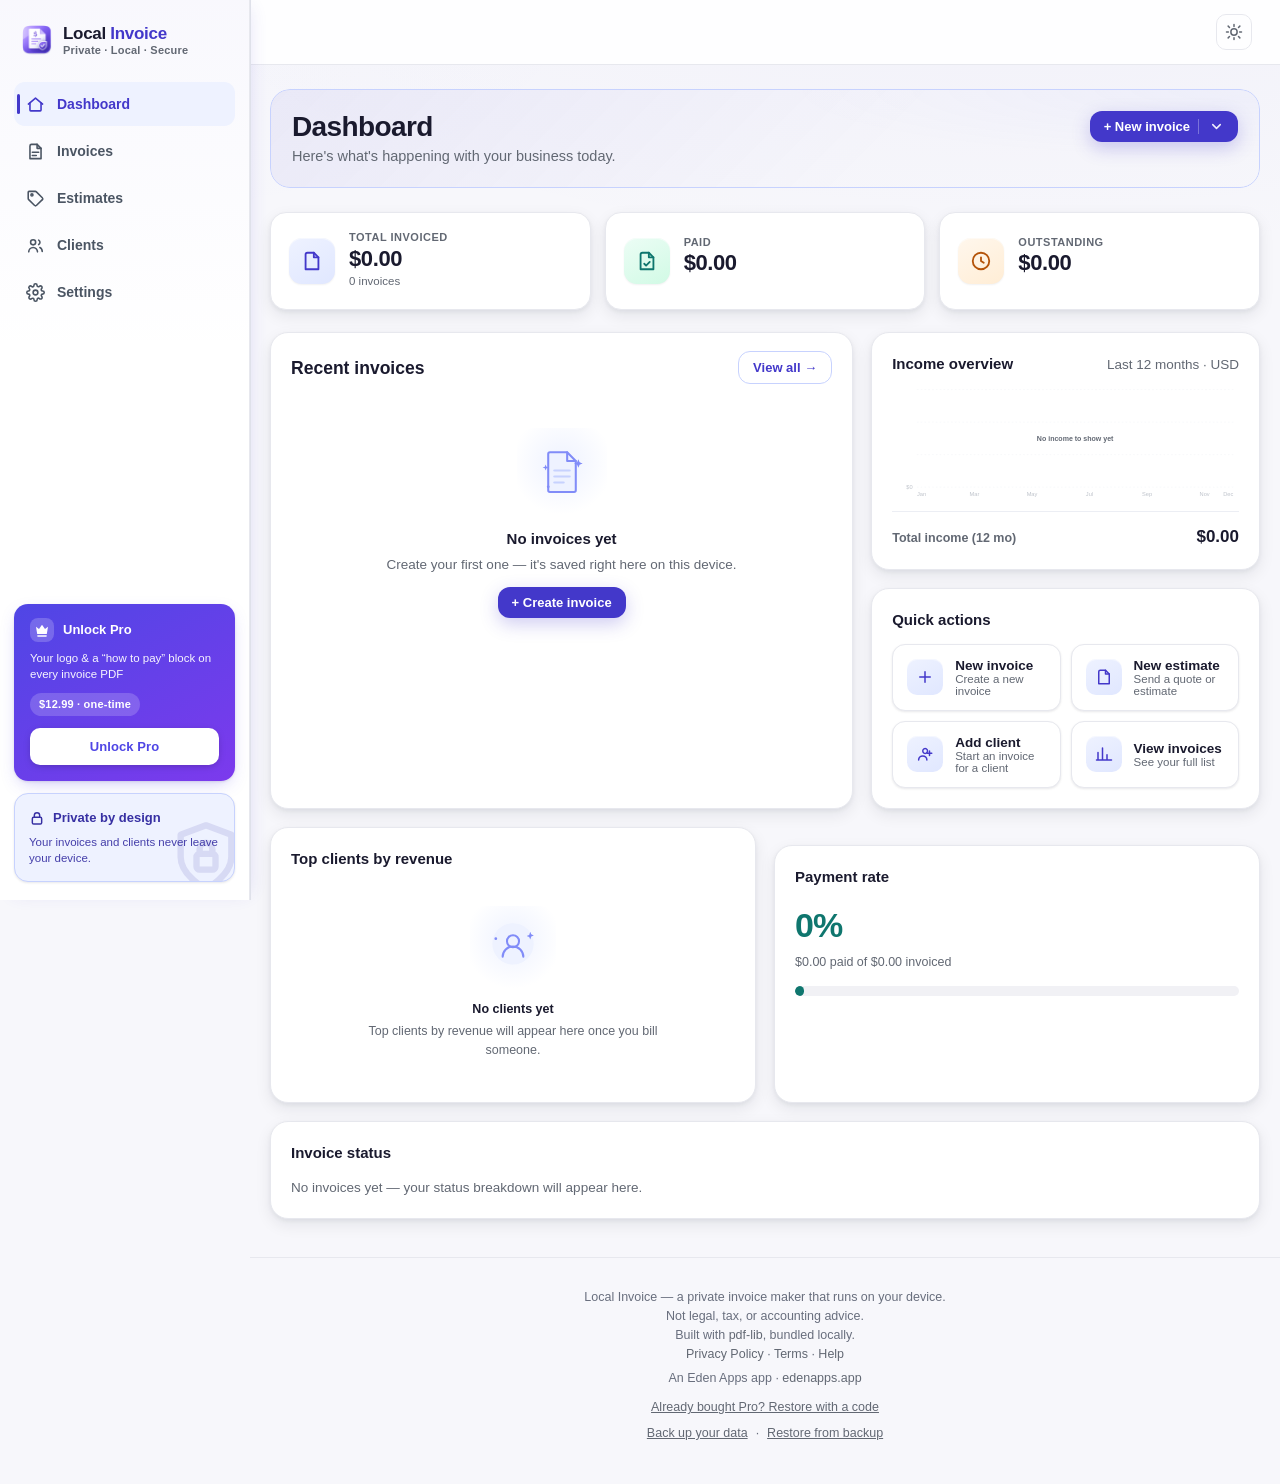
==== index.html @ a6b6ade1 "Deep-link restore guard: confirm before replacing this device's saved Pro code A ?restore= link for " ====
<!DOCTYPE html>
<html lang="en">
<head>
  <meta charset="UTF-8">
  <meta http-equiv="Content-Security-Policy" content="default-src 'self'; script-src 'self' https://js.stripe.com; style-src 'self' 'unsafe-inline'; img-src 'self' data: blob: https://da08ctfrofx1b.cloudfront.net; font-src 'self'; connect-src 'self' https://api.revenuecat.com https://e.revenue.cat https://js.stripe.com; worker-src 'self' blob:; frame-src https://js.stripe.com; child-src 'self' blob:; object-src 'none'; base-uri 'self'; form-action 'none'">
  <meta name="viewport" content="width=device-width, initial-scale=1.0, viewport-fit=cover">
  <title>Local Invoice — Private Invoice Maker</title>
  <meta name="description" content="Create and send professional invoices right on your device. Your clients, line items, and income never leave your device — no uploads, no accounts, no tracking.">
  <link rel="icon" href="assets/favicon.svg" type="image/svg+xml">
  <link rel="icon" type="image/png" sizes="32x32" href="assets/favicon-32.png">
  <link rel="icon" type="image/png" sizes="16x16" href="assets/favicon-16.png">
  <link rel="apple-touch-icon" href="assets/apple-touch-icon.png">
  <link rel="canonical" href="https://localinvoiceapp.com/">
  <meta name="theme-color" content="#ffffff" media="(prefers-color-scheme: light)">
  <meta name="theme-color" content="#0f1115" media="(prefers-color-scheme: dark)">
  <link rel="manifest" href="assets/manifest.webmanifest">
  <!-- Open Graph / social share -->
  <meta property="og:type" content="website">
  <meta property="og:site_name" content="Local Invoice">
  <meta property="og:url" content="https://localinvoiceapp.com/">
  <meta property="og:title" content="Local Invoice — Private invoices that never leave your device">
  <meta property="og:description" content="Create and send professional invoices right on your device. Your clients, line items, and income never leave your device — no uploads, no accounts, no tracking.">
  <meta property="og:image" content="https://localinvoiceapp.com/assets/og-image.png">
  <meta property="og:image:width" content="1200">
  <meta property="og:image:height" content="630">
  <meta property="og:image:alt" content="Local Invoice — private, on your device">
  <meta name="twitter:card" content="summary_large_image">
  <meta name="twitter:title" content="Local Invoice — Private invoices that never leave your device">
  <meta name="twitter:description" content="Create and send professional invoices right on your device. Your clients, line items, and income never leave your device — no uploads, no accounts, no tracking.">
  <meta name="twitter:image" content="https://localinvoiceapp.com/assets/og-image.png">
  <!-- Applies the saved theme before first paint (external file to satisfy the strict CSP). -->
  <script src="theme-init.js?v=835b9c0298"></script>
  <link rel="stylesheet" href="styles.css?v=835b9c0298">
  <script type="application/ld+json">{"@context":"https://schema.org","@type":"SoftwareApplication","name":"Local Invoice","url":"https://localinvoiceapp.com/","description":"Create and send professional invoices right on your device. Your clients, line items, and income never leave your device — no uploads, no accounts, no tracking.","applicationCategory":"FinanceApplication","operatingSystem":"Web, iOS","isAccessibleForFree":true,"browserRequirements":"Requires JavaScript. Runs on your device — no account, no upload.","publisher":{"@type":"Organization","name":"Local Invoice"}}</script>
</head>
<body>
  <a class="skip-link" href="#appMain">Skip to content</a>
  <div class="app-shell">
    <!-- ── Sidebar nav ─────────────────────────────────────────────── -->
    <aside class="sidebar" id="sidebar">
      <div class="sidebar-brand" id="logo" role="button" tabindex="0" aria-label="Local Invoice — go to dashboard">
        <img src="assets/brand-icon-512.png" alt="Local Invoice logo" class="brand-logo" width="30" height="30">
        <div class="sidebar-brand-text">
          <b>Local <span class="wordmark-accent">Invoice</span></b>
          <span class="sidebar-brand-sub">Private · Local · Secure</span>
        </div>
      </div>

      <nav class="sidebar-nav" id="sidebarNav" aria-label="Main">
        <a class="nav-item" href="#/dashboard" data-route="dashboard">
          <svg aria-hidden="true" viewBox="0 0 24 24" fill="none" stroke="currentColor" stroke-width="2" stroke-linecap="round" stroke-linejoin="round"><path d="M3 11.5 12 4l9 7.5"/><path d="M5 10v9a1 1 0 0 0 1 1h12a1 1 0 0 0 1-1v-9"/></svg>
          <span>Dashboard</span>
        </a>
        <a class="nav-item" href="#/invoices" data-route="invoices">
          <svg aria-hidden="true" viewBox="0 0 24 24" fill="none" stroke="currentColor" stroke-width="2" stroke-linecap="round" stroke-linejoin="round"><path d="M7 3h7l5 5v13a0 0 0 0 1 0 0H5a0 0 0 0 1 0 0V5a2 2 0 0 1 2-2z"/><path d="M14 3v5h5"/><path d="M8 13h8M8 17h5"/></svg>
          <span>Invoices</span>
        </a>
        <a class="nav-item nav-estimates" href="#/estimates" data-route="estimates">
          <svg aria-hidden="true" viewBox="0 0 24 24" fill="none" stroke="currentColor" stroke-width="2" stroke-linecap="round" stroke-linejoin="round"><path d="M20.6 13.4 13.4 20.6a2 2 0 0 1-2.8 0l-7.2-7.2a2 2 0 0 1-.6-1.4V4a1 1 0 0 1 1-1h7.9a2 2 0 0 1 1.4.6l7.5 7.5a2 2 0 0 1 0 2.8z"/><circle cx="7.5" cy="7.5" r="1.3"/></svg>
          <span>Estimates</span>
        </a>
        <a class="nav-item" href="#/clients" data-route="clients">
          <svg aria-hidden="true" viewBox="0 0 24 24" fill="none" stroke="currentColor" stroke-width="2" stroke-linecap="round" stroke-linejoin="round"><circle cx="9" cy="8" r="3.2"/><path d="M3.5 20a5.5 5.5 0 0 1 11 0"/><path d="M16 5.2a3.2 3.2 0 0 1 0 5.6"/><path d="M17.5 14.5a5.5 5.5 0 0 1 3 5"/></svg>
          <span>Clients</span>
        </a>
        <a class="nav-item" href="#/settings" data-route="settings">
          <svg aria-hidden="true" viewBox="0 0 24 24" fill="none" stroke="currentColor" stroke-width="2" stroke-linecap="round" stroke-linejoin="round"><circle cx="12" cy="12" r="3"/><path d="M19.4 15a1.65 1.65 0 0 0 .33 1.82l.06.06a2 2 0 1 1-2.83 2.83l-.06-.06a1.65 1.65 0 0 0-1.82-.33 1.65 1.65 0 0 0-1 1.51V21a2 2 0 0 1-4 0v-.09A1.65 1.65 0 0 0 9 19.4a1.65 1.65 0 0 0-1.82.33l-.06.06a2 2 0 1 1-2.83-2.83l.06-.06a1.65 1.65 0 0 0 .33-1.82 1.65 1.65 0 0 0-1.51-1H3a2 2 0 0 1 0-4h.09A1.65 1.65 0 0 0 4.6 9a1.65 1.65 0 0 0-.33-1.82l-.06-.06a2 2 0 1 1 2.83-2.83l.06.06a1.65 1.65 0 0 0 1.82.33H9a1.65 1.65 0 0 0 1-1.51V3a2 2 0 0 1 4 0v.09a1.65 1.65 0 0 0 1 1.51 1.65 1.65 0 0 0 1.82-.33l.06-.06a2 2 0 1 1 2.83 2.83l-.06.06a1.65 1.65 0 0 0-.33 1.82V9a1.65 1.65 0 0 0 1.51 1H21a2 2 0 0 1 0 4h-.09a1.65 1.65 0 0 0-1.51 1z"/></svg>
          <span>Settings</span>
        </a>
      </nav>

      <div class="sidebar-foot">
        <!-- Unlock Pro card is rendered imperatively into this slot by app.js
             (renderUnlockProCard) and hidden entirely for Pro owners. -->
        <div id="unlockProSlot"></div>
        <div class="privacy-card">
          <div class="privacy-card-head">
            <svg aria-hidden="true" viewBox="0 0 24 24" fill="none" stroke="currentColor" stroke-width="2.2" stroke-linecap="round" stroke-linejoin="round"><rect x="5" y="11" width="14" height="10" rx="2"/><path d="M8 11V8a4 4 0 0 1 8 0v3"/></svg>
            <b>Private by design</b>
          </div>
          <p>Your invoices and clients never leave your device.</p>
        </div>
      </div>
    </aside>

    <!-- ── Main column ─────────────────────────────────────────────── -->
    <div class="app-col">
      <div class="topbar">
        <button type="button" class="nav-toggle" id="navToggle" aria-label="Toggle navigation" aria-expanded="false">
          <svg aria-hidden="true" viewBox="0 0 24 24" fill="none" stroke="currentColor" stroke-width="2.2" stroke-linecap="round" stroke-linejoin="round"><path d="M4 6h16M4 12h16M4 18h16"/></svg>
        </button>
        <div class="topbar-right">
          <button type="button" id="unlockProTopbar" class="topbar-unlock-pro pro-owned" aria-label="Unlock Local Invoice Pro — $12.99 one-time">
            <svg viewBox="0 0 24 24" fill="currentColor" aria-hidden="true"><path d="M3 7l4.5 3.5L12 4l4.5 6.5L21 7l-1.8 11H4.8L3 7zm2 13h14v1.5a.5.5 0 0 1-.5.5h-13a.5.5 0 0 1-.5-.5V20z"/></svg>
            <span>Unlock Pro</span>
          </button>
          <button type="button" id="newInvoiceBtn" class="btn sm topbar-new">+ New invoice</button>
          <button type="button" id="themeToggle" class="theme-toggle" aria-label="Switch theme">
            <svg class="theme-icon-sun" aria-hidden="true" viewBox="0 0 24 24" fill="none" stroke="currentColor" stroke-width="2" stroke-linecap="round" stroke-linejoin="round"><circle cx="12" cy="12" r="4.2"/><path d="M12 2v2.5M12 19.5V22M4.2 4.2l1.8 1.8M18 18l1.8 1.8M2 12h2.5M19.5 12H22M4.2 19.8 6 18M18 6l1.8-1.8"/></svg>
            <svg class="theme-icon-moon" aria-hidden="true" viewBox="0 0 24 24" fill="none" stroke="currentColor" stroke-width="2" stroke-linecap="round" stroke-linejoin="round"><path d="M21 12.8A9 9 0 1 1 11.2 3a7 7 0 0 0 9.8 9.8z"/></svg>
          </button>
        </div>
      </div>

      <main class="app-main" id="appMain" tabindex="-1">
        <!-- ── DASHBOARD ROUTE ─────────────────────────────────────── -->
        <section id="view-dashboard" class="route-view"></section>

        <!-- ── INVOICES ROUTE ──────────────────────────────────────── -->
        <section id="view-invoices" class="route-view hidden"></section>

        <!-- ── ESTIMATES ROUTE ─────────────────────────────────────── -->
        <section id="view-estimates" class="route-view hidden"></section>

        <!-- ── CLIENTS ROUTE ───────────────────────────────────────── -->
        <section id="view-clients" class="route-view hidden"></section>

        <!-- ── SETTINGS ROUTE ──────────────────────────────────────── -->
        <section id="view-settings" class="route-view hidden"></section>

        <!-- ── HUB (legacy list container — reused by list views) ───── -->
        <div id="hub" class="hidden">
          <div class="wrap">
            <div id="recurringPrompts" class="recurring-prompts hidden"></div>
            <div class="section-head">
              <h2>Your invoices</h2>
              <button type="button" id="insightsBtn" class="btn ghost sm hidden">Insights</button>
            </div>
            <div id="hubSummary" class="hub-summary hidden"></div>
            <div id="hubControls" class="hub-controls hidden"></div>
            <div id="invoiceList" class="invoice-list"></div>
            <div id="emptyState" class="empty hidden">
              <p>No invoices yet.</p>
              <p class="muted">Create your first one — it's saved right here on this device.</p>
            </div>
          </div>
        </div>

        <!-- ── INSIGHTS (legacy — folded into Dashboard, kept for reuse) ─ -->
        <div id="insights" class="insights hidden"></div>

        <!-- ── EDITOR (overlay route) ──────────────────────────────── -->
        <div id="editor" class="editor hidden"></div>

        <footer>
          Local Invoice — a private invoice maker that runs on your device.<br>
          Not legal, tax, or accounting advice.<br>
          Built with <a href="https://pdf-lib.js.org" target="_blank" rel="noopener">pdf-lib</a>, bundled locally.<br>
          <a href="privacy.html">Privacy Policy</a> · <a href="https://edenapps.app/terms.html" target="_blank" rel="noopener">Terms</a> · <a href="support.html">Help</a><br>
          <span class="eden-byline">An Eden Apps app · <a href="https://edenapps.app" target="_blank" rel="noopener">edenapps.app</a></span><br>
          <button type="button" id="footerRestoreLink" class="restore-link" style="margin-top: 8px;">Already bought Pro? Restore with a code</button>
          <button type="button" id="footerLicenseLink" class="restore-link hidden">View your Pro license card</button>
          <div class="footer-tools">
            <button type="button" id="footerBackupBtn" class="restore-link">Back up your data</button>
            <span aria-hidden="true">·</span>
            <button type="button" id="footerRestoreBackupBtn" class="restore-link">Restore from backup</button>
            <input type="file" id="vaultFileInput" accept=".json,application/json" class="hidden">
          </div>
        </footer>
      </main>
    </div>
    <div class="sidebar-scrim" id="sidebarScrim" hidden></div>
  </div>

  <!-- pdf-lib is lazy-loaded on first PDF export (see ensurePdfLib in app.js) -->
  <script src="billing.js?v=835b9c0298"></script>
  <script src="app.js?v=835b9c0298"></script>
</body>
</html>
---- styles.css ----
/* ── Local Invoice — private, in-browser invoice maker ─────────────── */
:root {
  --brand: #4338ca;
  --brand-dark: #3730a3;
  --brand-light: #818cf8;
  --brand-soft: #eef2ff;
  --brand-border: #c7d2fe;
  --ink: #1a1a2e;
  --muted: #626873;
  --line: #e7e8ee;
  --bg: #f7f7fb;
  --card: #ffffff;
  --ok: #0f766e;
  --danger: #b91c1c;
  /* ── Shadow ladder (Elevation v1) ──────────────────────────────────
     Soft, layered, low-opacity rungs shared across the four sibling apps.
     sm = resting cards, md = hovered/summary surfaces, lg = modals/popovers.
     --shadow is retained (mapped to sm) so existing references stay valid. */
  --shadow-sm: 0 1px 2px rgba(16,24,40,.04), 0 1px 3px rgba(16,24,40,.06);
  --shadow-md: 0 2px 4px rgba(16,24,40,.05), 0 6px 16px rgba(16,24,40,.08);
  --shadow-lg: 0 12px 24px rgba(16,24,40,.10), 0 24px 56px rgba(16,24,40,.12);
  --shadow: var(--shadow-sm);
  /* Status chips (success / error). Tokenized so dark mode can override them;
     values below match the previous hard-coded light colors exactly. */
  --ok-bg: #ecfdf5;
  --err: #b91c1c;
  --err-bg: #fef2f2;
  /* Amber — honest "heads up, not an error" tone (mint-code fallback, warnings) */
  --amber-bg: #fffbeb;
  --amber-ink: #92600a;
  --amber-border: #fde68a;
  /* Topbar glass + input fill + subtle hovers — tokenized for dark mode.
     Light values are identical to what was previously hard-coded inline. */
  --topbar-bg: rgba(255,255,255,.85);
  --pill-bg: #f0fdf9;
  --pill-border: #99f6e4;
  --input-bg: #fbfbfd;
  --input-bg-focus: #ffffff;
  --chip-neutral-bg: #f1f1f5;
  --danger-soft-bg: #fee2e2;
  --footer-ink: #686e7d;
  --preview-line-soft: #f2f2f6;
  /* Fill color for solid brand controls that carry WHITE label text (primary
     button, active chips, active kind-toggle). Equals --brand in light mode;
     dark mode deepens it so white text keeps AA contrast without changing the
     --brand hue token (which is used for brand-colored TEXT elsewhere). */
  --brand-fill: var(--brand);
  /* Same idea for the destructive button fill under white text. */
  --danger-fill: var(--danger);

  /* ── Nav shell + app frame (re-skin v2) ──────────────────────────────
     Every new surface below carries an explicit dark value further down so
     the whole shell themes cleanly (the shipped dark mode only covered a few
     pills before this). All hues sit on the shipped --brand #4338ca ramp. */
  --sidebar-bg: #ffffff;
  --sidebar-border: #e7e8ee;
  --nav-ink: #4b5563;
  --nav-hover-bg: #f4f4fb;
  --nav-active-bg: #eef2ff;
  --nav-active-ink: #4338ca;
  --app-bg: #f7f7fb;
  --panel-head-ink: #1a1a2e;
  --scrim: rgba(20,20,40,.42);

  /* Stat tiles (dashboard + list headers) — soft tinted icon wells. */
  --stat-icon-brand-bg: #eef2ff; --stat-icon-brand-ink: #4338ca;
  --stat-icon-ok-bg: #ecfdf5;    --stat-icon-ok-ink: #0f766e;
  --stat-icon-warn-bg: #fff7ed;  --stat-icon-warn-ink: #b45309;
  --stat-icon-danger-bg: #fef2f2;--stat-icon-danger-ink: #b91c1c;
  --stat-icon-neutral-bg: #eef2f7;--stat-icon-neutral-ink: #475569;

  /* Status pills (list rows). Overdue/Draft/Outstanding/Pending/Inactive get
     explicit dark values below alongside the shipped Paid/Sent. */
  --pill-paid-bg: #ecfdf5;    --pill-paid-ink: #0f766e;
  --pill-sent-bg: #eef2ff;    --pill-sent-ink: #3730a3;
  --pill-draft-bg: #f1f1f5;   --pill-draft-ink: #565c68;
  --pill-overdue-bg: #fef2f2; --pill-overdue-ink: #b91c1c;
  --pill-pending-bg: #fff7ed; --pill-pending-ink: #b45309;
  --pill-inactive-bg: #f1f1f5;--pill-inactive-ink: #565c68;

  /* Table + side-panel surfaces. */
  --table-head-ink: #6b7280;
  --table-row-hover: #f7f7fb;
  --table-border: #eceef4;
  --sidepanel-bg: #ffffff;
  --sidepanel-border: #e7e8ee;

  /* Chart (line/area) — gridlines, axis, area gradient stops, line. */
  --chart-grid: #eceef4;
  --chart-axis-ink: #9ca3af;
  --chart-line: #4338ca;
  --chart-area-top: rgba(67,56,202,.20);
  --chart-area-bottom: rgba(67,56,202,.02);
  --chart-dot: #4338ca;

  /* ── Estimate accent (amber/gold) ───────────────────────────────────
     Estimates get their OWN colour family so they can never be mistaken for
     an indigo invoice. Sits beside the --brand ramp, not on it. --est is the
     solid badge/accent hue; --est-soft is the tinted surface; --est-ink is
     text on a soft surface; --est-on is label text ON a solid --est fill. */
  --est: #b45309;
  --est-soft: #fff7ed;
  --est-border: #fdba74;
  --est-ink: #92400e;
  --est-on: #ffffff;
}

/* ── Dark mode ─────────────────────────────────────────────────────────
   Opt-in overlay: only the app CHROME goes dark. The invoice preview is
   "paper" (it represents the exported PDF) and is deliberately kept LIGHT
   below so what the user sees matches what exports. */
[data-theme="dark"] {
  --brand: #818cf8;        /* lightened so it stays vivid & AA on dark chrome */
  --brand-dark: #a5b4fc;   /* used for text on dark → lighter than base brand */
  --brand-light: #a5b4fc;
  --brand-soft: #262a3d;   /* deep indigo-tinted surface */
  --brand-border: #3b3f57;
  --ink: #e8e8ed;
  --muted: #9aa0b0;
  --line: #2c2e38;
  --bg: #15161a;
  --card: #1c1d22;
  --ok: #34d399;
  --danger: #f87171;
  /* Dark-mode shadow ladder — higher opacity, cooler (blue-black) so raised
     surfaces still read against the near-black chrome. */
  --shadow-sm: 0 1px 2px rgba(0,0,0,.40), 0 1px 3px rgba(0,0,0,.34);
  --shadow-md: 0 2px 6px rgba(0,0,0,.45), 0 8px 20px rgba(0,0,0,.40);
  --shadow-lg: 0 14px 30px rgba(0,0,0,.55), 0 24px 60px rgba(0,0,0,.50);
  --shadow: var(--shadow-sm);
  --ok-bg: #10281f;
  --err: #fca5a5;
  --err-bg: #2a1416;
  --amber-bg: #2a2213;
  --amber-ink: #fcd34d;
  --amber-border: #4d3d18;
  --topbar-bg: rgba(21,22,26,.85);
  --pill-bg: #0f2820;
  --pill-border: #1e5045;
  --input-bg: #23252d;
  --input-bg-focus: #2a2c35;
  --chip-neutral-bg: #2a2c35;
  --danger-soft-bg: #3a1d1d;
  --footer-ink: #7a7f90;
  --preview-line-soft: #f2f2f6;
  /* Deeper indigo fill under white labels: white-on-#6d5ef0 ≈ 4.7:1 (AA),
     vs. only ~3.0:1 on the lighter --brand (#818cf8). --brand itself is left
     unchanged so brand-colored text stays vivid/AA on the dark chrome. */
  --brand-fill: #6d5ef0;
  /* Deeper red fill: white-on-#d23c3c ≈ 4.7:1 (AA), vs. ~2.8:1 on the lighter
     --danger (#f87171). --danger stays untouched for danger-colored TEXT. */
  --danger-fill: #d23c3c;

  /* ── Nav shell + app frame (dark) ─────────────────────────────────── */
  --sidebar-bg: #17181d;
  --sidebar-border: #2c2e38;
  --nav-ink: #aab0c0;
  --nav-hover-bg: #23252d;
  --nav-active-bg: #262a3d;
  --nav-active-ink: #a5b4fc;
  --app-bg: #15161a;
  --panel-head-ink: #e8e8ed;
  --scrim: rgba(0,0,0,.6);

  --stat-icon-brand-bg: #262a3d;  --stat-icon-brand-ink: #a5b4fc;
  --stat-icon-ok-bg: #10281f;     --stat-icon-ok-ink: #34d399;
  --stat-icon-warn-bg: #2a2213;   --stat-icon-warn-ink: #fbbf24;
  --stat-icon-danger-bg: #2a1416; --stat-icon-danger-ink: #fca5a5;
  --stat-icon-neutral-bg: #23252d;--stat-icon-neutral-ink: #cbd0dc;

  --pill-paid-bg: #10281f;    --pill-paid-ink: #34d399;
  --pill-sent-bg: #262a3d;    --pill-sent-ink: #a5b4fc;
  --pill-draft-bg: #2a2c35;   --pill-draft-ink: #aab0c0;
  --pill-overdue-bg: #2a1416; --pill-overdue-ink: #fca5a5;
  --pill-pending-bg: #2a2213; --pill-pending-ink: #fbbf24;
  --pill-inactive-bg: #2a2c35;--pill-inactive-ink: #aab0c0;

  --table-head-ink: #9aa0b0;
  --table-row-hover: #23252d;
  --table-border: #2c2e38;
  --sidepanel-bg: #1c1d22;
  --sidepanel-border: #2c2e38;

  --chart-grid: #2c2e38;
  --chart-axis-ink: #7a7f90;
  --chart-line: #a5b4fc;
  --chart-area-top: rgba(129,140,248,.28);
  --chart-area-bottom: rgba(129,140,248,.02);
  --chart-dot: #a5b4fc;

  /* Estimate accent (dark) — brightened amber that stays AA on dark chrome. */
  --est: #fbbf24;
  --est-soft: #2a2213;
  --est-border: #4d3d18;
  --est-ink: #fbbf24;
  --est-on: #1a1a2e;
}

/* Subtle theme transition on the root chrome; suppressed for reduced motion. */
@media (prefers-reduced-motion: no-preference) {
  body, .topbar, .panel, .invoice-row, .modal, .preview,
  .field input, .field textarea, select,
  .sidebar, .nav-item, .stat-tile, .data-table, .side-panel, .list-panel {
    transition: background-color .2s ease, border-color .2s ease, color .2s ease;
  }
}

* { margin: 0; padding: 0; box-sizing: border-box; }
html, body { height: 100%; }
body {
  font-family: -apple-system, BlinkMacSystemFont, "Segoe UI", Roboto, sans-serif;
  color: var(--ink);
  background: var(--bg);
  font-size: 15px;
  line-height: 1.5;
}
a { color: var(--brand); text-decoration: none; }
button { font-family: inherit; cursor: pointer; }
input, textarea, select { font-family: inherit; font-size: 14px; }
.hidden { display: none !important; }

/* ── App shell (sidebar + main column) ─────────────────────────────── */
.app-shell { display: flex; min-height: 100vh; background: var(--app-bg); }
.app-col { flex: 1; min-width: 0; display: flex; flex-direction: column; }
.app-main { flex: 1; min-width: 0; }

.sidebar {
  position: sticky; top: 0; align-self: flex-start;
  width: 250px; flex-shrink: 0; height: 100vh;
  display: flex; flex-direction: column;
  background: var(--sidebar-bg); border-right: 1px solid var(--sidebar-border);
  padding: max(18px, env(safe-area-inset-top)) 14px max(18px, env(safe-area-inset-bottom));
  padding-left: max(14px, env(safe-area-inset-left));
  overflow-y: auto; z-index: 40;
}
.sidebar-brand { display: flex; align-items: center; gap: 11px; padding: 6px 8px 4px; cursor: pointer; border-radius: 12px; }
.sidebar-brand svg { width: 34px; height: 34px; flex-shrink: 0; }
.brand-logo { width: 30px; height: 30px; border-radius: 7px; flex-shrink: 0; display: block; object-fit: cover; }
.sidebar-brand-text { display: flex; flex-direction: column; line-height: 1.15; }
.sidebar-brand-text b { font-size: 17px; font-weight: 800; letter-spacing: -.3px; color: var(--ink); }
.sidebar-brand-text b .wordmark-accent { color: var(--brand); }
.sidebar-brand-sub { font-size: 11px; font-weight: 600; color: var(--muted); letter-spacing: .2px; }

.sidebar-nav { display: flex; flex-direction: column; gap: 3px; margin-top: 22px; }
.nav-item {
  display: flex; align-items: center; gap: 12px;
  padding: 10px 12px; border-radius: 11px; min-height: 44px;
  font-size: 14px; font-weight: 600; color: var(--nav-ink); text-decoration: none;
}
.nav-item svg { width: 19px; height: 19px; flex-shrink: 0; }
.nav-item:hover { background: var(--nav-hover-bg); color: var(--ink); }
.nav-item.active { background: var(--nav-active-bg); color: var(--nav-active-ink); font-weight: 700; }
.nav-item.active svg { color: var(--nav-active-ink); }

.sidebar-foot { margin-top: auto; padding-top: 16px; }
.privacy-card {
  background: var(--brand-soft); border: 1px solid var(--brand-border);
  border-radius: 14px; padding: 14px;
}
.privacy-card-head { display: flex; align-items: center; gap: 8px; margin-bottom: 6px; color: var(--brand-dark); }
.privacy-card-head svg { width: 16px; height: 16px; }
.privacy-card-head b { font-size: 13px; font-weight: 800; }
.privacy-card p { font-size: 11.5px; color: var(--brand-dark); opacity: .92; line-height: 1.45; }

/* ── Sidebar "Unlock Pro" front door ─────────────────────────────────────────
   A quiet, honest entry to the existing $9.99 one-time offer. Its own colors are
   custom properties with light + [data-theme=dark] values, reusing the shipped
   --brand ramp and --amber crown tint. */
:root {
  --unlock-pro-bg: var(--brand-soft);
  --unlock-pro-border: var(--brand-border);
  --unlock-pro-ink: var(--brand-dark);
  --unlock-pro-crown: var(--amber-ink);
  --unlock-pro-hover-bg: #e6ebff;
}
[data-theme="dark"] {
  --unlock-pro-bg: var(--brand-soft);
  --unlock-pro-border: var(--brand-border);
  --unlock-pro-ink: var(--brand-dark);
  --unlock-pro-crown: var(--amber-ink);
  --unlock-pro-hover-bg: #2f3450;
}
.unlock-pro-card {
  display: block; width: 100%; text-align: left;
  min-height: 44px; margin-bottom: 12px; padding: 12px 14px;
  background: var(--unlock-pro-bg); border: 1px solid var(--unlock-pro-border);
  border-radius: 14px; cursor: pointer; font: inherit; color: var(--unlock-pro-ink);
  transition: background .15s ease, border-color .15s ease, box-shadow .15s ease;
}
.unlock-pro-card:hover { background: var(--unlock-pro-hover-bg); border-color: var(--brand-light); }
.unlock-pro-card:focus-visible { outline: 2px solid var(--brand, currentColor); outline-offset: 2px; }
.unlock-pro-head { display: flex; align-items: center; gap: 8px; margin-bottom: 6px; }
.unlock-pro-head svg { width: 16px; height: 16px; flex-shrink: 0; color: var(--unlock-pro-crown); }
.unlock-pro-head b { font-size: 13px; font-weight: 800; color: var(--unlock-pro-ink); }
.unlock-pro-benefit { font-size: 11.5px; color: var(--unlock-pro-ink); opacity: .92; line-height: 1.45; margin: 0 0 6px; }
.unlock-pro-price { display: block; font-size: 11px; font-weight: 700; letter-spacing: .2px; color: var(--unlock-pro-ink); opacity: .8; }

/* Mobile nav toggle + scrim */
.nav-toggle {
  display: none; width: 40px; height: 40px; flex-shrink: 0;
  align-items: center; justify-content: center;
  background: transparent; border: 1px solid var(--line); border-radius: 10px; color: var(--muted);
}
.nav-toggle svg { width: 20px; height: 20px; }
.sidebar-scrim { position: fixed; inset: 0; background: var(--scrim); z-index: 35; }

/* Mobile-only "Unlock Pro" header button — surfaces the one-time offer on phones,
   where the sidebar Pro card is behind the off-canvas nav. Hidden on desktop (the
   sidebar card carries it there) and hidden entirely for owners (.pro-owned, toggled
   by renderUnlockProCard() to mirror the sidebar card's owner-gating). */
.topbar-unlock-pro {
  display: none; align-items: center; gap: 7px; flex-shrink: 0;
  padding: 0 13px; min-height: 40px;
  background: linear-gradient(150deg, var(--brand-light), var(--brand));
  color: #fff; border: none; border-radius: 10px;
  font-weight: 800; font-size: 13px; letter-spacing: .1px; cursor: pointer; white-space: nowrap;
  box-shadow: var(--shadow-sm);
}
.topbar-unlock-pro svg { width: 15px; height: 15px; flex: none; }
.topbar-unlock-pro.pro-owned { display: none !important; }
@media (max-width: 860px) { .topbar-unlock-pro { display: inline-flex; } }

/* ── Top bar ───────────────────────────────────────────────────────── */
.topbar {
  position: sticky; top: 0; z-index: 20;
  display: flex; align-items: center; justify-content: flex-end; gap: 12px;
  padding: 14px max(28px, env(safe-area-inset-right)) 14px max(28px, env(safe-area-inset-left));
  padding-top: max(14px, env(safe-area-inset-top));
  background: var(--topbar-bg);
  -webkit-backdrop-filter: saturate(180%) blur(12px); backdrop-filter: saturate(180%) blur(12px);
  border-bottom: 1px solid var(--line);
}
.logo { display: flex; align-items: center; gap: 10px; cursor: pointer; }
.logo svg { width: 30px; height: 30px; }
.logo b { font-size: 17px; font-weight: 800; letter-spacing: -.3px; }
/* Two-tone wordmark (Elevation v1): the second half carries the brand accent
   while the first stays ink — a small, tasteful touch, using the --brand token. */
.logo b .wordmark-accent { color: var(--brand); }
.topbar-right { display: flex; align-items: center; gap: 12px; }

/* Theme toggle (sun/moon) — icon-only; swaps which glyph shows by theme. */
.theme-toggle {
  display: flex; align-items: center; justify-content: center;
  width: 36px; height: 36px; flex-shrink: 0;
  background: transparent; border: 1px solid var(--line); border-radius: 10px;
  color: var(--muted); transition: color .12s ease, border-color .12s ease, background-color .12s ease;
}
.theme-toggle:hover { color: var(--brand); border-color: var(--brand-border); background: var(--brand-soft); }
.theme-toggle svg { width: 18px; height: 18px; }
.theme-toggle .theme-icon-moon { display: none; }
[data-theme="dark"] .theme-toggle .theme-icon-sun { display: none; }
[data-theme="dark"] .theme-toggle .theme-icon-moon { display: block; }

/* ── Hero ──────────────────────────────────────────────────────────── */
.hero { text-align: center; padding: 52px 24px 26px; }
.hero h1 { font-size: 40px; font-weight: 800; letter-spacing: -1px; line-height: 1.15; max-width: 720px; margin: 0 auto 14px; }
.hero .accent { color: var(--brand); }
.hero p { color: var(--muted); font-size: 16.5px; max-width: 540px; margin: 0 auto 14px; }
.hero .reassure { display: inline-block; background: var(--brand-soft); color: var(--brand-dark); font-weight: 600; font-size: 13.5px; padding: 8px 16px; border-radius: 999px; margin-bottom: 22px; }

.btn {
  border: none; border-radius: 12px; padding: 11px 20px; font-weight: 700; font-size: 14.5px;
  background: var(--brand-fill); color: #fff; box-shadow: 0 6px 18px rgba(67,56,202,.25);
  transition: transform .15s ease, box-shadow .15s ease;
}
.btn:hover { transform: translateY(-1px); box-shadow: 0 10px 24px rgba(67,56,202,.3); }
.btn:active { transform: translateY(0); }
.btn.big { font-size: 15.5px; padding: 13px 26px; }
.btn.ghost { background: transparent; color: var(--brand); border: 1.5px solid var(--brand-border); box-shadow: none; }
.btn.ghost:hover { background: var(--brand-soft); }
.btn.sm { padding: 8px 14px; font-size: 13px; }
.btn.danger { background: var(--danger-fill); box-shadow: 0 6px 18px rgba(185,28,28,.2); }
.btn[disabled] { opacity: .5; cursor: not-allowed; transform: none; box-shadow: none; }

/* ── Wrap / hub list ───────────────────────────────────────────────── */
.wrap { max-width: 900px; margin: 0 auto; padding: 8px 24px 40px; }
.section-head { display: flex; align-items: center; justify-content: space-between; margin-bottom: 14px; }
.section-head h2 { font-size: 18px; font-weight: 800; }

.invoice-list { display: flex; flex-direction: column; gap: 10px; }
.invoice-row {
  display: flex; align-items: center; justify-content: space-between;
  background: var(--card); border: 1px solid var(--line); border-radius: 12px;
  padding: 14px 18px; box-shadow: var(--shadow-sm); cursor: pointer;
  transition: border-color .15s ease, box-shadow .15s ease;
}
.invoice-row:hover { border-color: var(--brand-border); box-shadow: var(--shadow-md); }
.invoice-row .left { display: flex; flex-direction: column; gap: 2px; min-width: 0; }
.invoice-row .num { font-weight: 700; font-size: 14.5px; }
.invoice-row .client { color: var(--muted); font-size: 13px; }
.invoice-row .right { display: flex; align-items: center; gap: 14px; flex-shrink: 0; }
.invoice-row .amount { font-weight: 800; font-size: 15px; }
.invoice-row .status { font-size: 11.5px; font-weight: 700; padding: 4px 10px; border-radius: 999px; text-transform: uppercase; letter-spacing: .3px; }
.invoice-row .status.draft { background: var(--chip-neutral-bg); color: var(--muted); }
.invoice-row .status.sent { background: var(--brand-soft); color: var(--brand-dark); }
.invoice-row .status.paid { background: var(--ok-bg); color: var(--ok); }
/* Comfortable, unmissable hit area (>=40px) for the row actions, with the icons
   still visually small and centered. Extra gap so Delete (destructive) isn't
   crowded against Duplicate — harder to hit the wrong one, especially on touch. */
.invoice-row .row-action { color: var(--muted); background: none; border: none; padding: 0; border-radius: 8px; display: inline-flex; align-items: center; justify-content: center; min-width: 40px; min-height: 40px; cursor: pointer; }
.invoice-row .row-action svg { width: 18px; height: 18px; }
/* A touch more room before the destructive Delete so it's not crowded against Duplicate. */
.invoice-row .row-action.del { margin-left: 4px; }
.invoice-row .dup:hover { background: var(--brand-soft); color: var(--brand); }
.invoice-row .del:hover { background: var(--danger-soft-bg); color: var(--danger); }
/* On narrow viewports a long client name would wrap to many lines and blow out the
   row height — clamp it to a single ellipsized line. min-width:0 on .left (above)
   lets the flex child actually shrink so the ellipsis engages. */
@media (max-width: 560px) {
  .invoice-row .client { white-space: nowrap; overflow: hidden; text-overflow: ellipsis; max-width: 100%; }
}

/* ── Hub summary bar + search / status filter ────────────────────────────── */
.hub-summary { display: flex; flex-wrap: wrap; align-items: baseline; gap: 18px; margin-bottom: 14px; padding: 12px 16px; background: var(--card); border: 1px solid var(--line); border-radius: 12px; box-shadow: var(--shadow); }
.hub-summary-item { display: flex; align-items: baseline; gap: 6px; }
.hub-summary-label { font-size: 12px; font-weight: 700; color: var(--muted); text-transform: uppercase; letter-spacing: .4px; }
.hub-summary-value { font-size: 15px; font-weight: 800; color: var(--ink); }
.hub-summary-item.overdue .hub-summary-value, .hub-summary-item.overdue .hub-summary-label { color: var(--danger); }

.hub-controls { display: flex; flex-wrap: wrap; gap: 12px; align-items: center; margin-bottom: 14px; }
.hub-search { flex: 1 1 220px; min-width: 180px; }
.hub-search input { width: 100%; border: 1.5px solid var(--line); border-radius: 10px; padding: 9px 12px; font-size: 14px; color: var(--ink); background: var(--input-bg); transition: border-color .12s ease; }
.hub-search input:focus { outline: none; border-color: var(--brand-light); background: var(--input-bg-focus); }
.hub-chips { display: flex; flex-wrap: wrap; gap: 8px; }
.hub-chip { background: var(--card); border: 1.5px solid var(--line); border-radius: 999px; padding: 7px 14px; font-size: 13px; font-weight: 700; color: var(--muted); cursor: pointer; transition: border-color .12s ease, color .12s ease, background-color .12s ease; }
.hub-chip:hover { border-color: var(--brand-border); color: var(--brand); }
.hub-chip.active { background: var(--brand-fill); border-color: var(--brand-fill); color: #fff; }

/* ── Estimate kind tag (hub row) ─────────────────────────────────────── */
.invoice-row .num-row { display: flex; align-items: center; gap: 8px; }
.kind-tag {
  font-size: 10px; font-weight: 800; letter-spacing: .4px; text-transform: uppercase;
  padding: 2px 7px; border-radius: 999px; background: var(--est); color: var(--est-on);
}

/* ── Estimate visual identity (amber/gold) ──────────────────────────────
   Everything estimate-flavoured pulls from the --est token family so an
   estimate can never be mistaken for an indigo invoice. */
/* Active Estimates nav item carries the estimate accent instead of indigo. */
.nav-item.nav-estimates.active {
  background: var(--est-soft); color: var(--est-ink);
}
.nav-item.nav-estimates.active svg { color: var(--est-ink); }

/* Estimates list view: an amber top rail on the list panel + amber-tinted
   table header so the whole table reads as a different colour family. */
.estimates-view .list-panel { border-top: 3px solid var(--est); }
.estimates-view .data-table thead th { background: var(--est-soft); color: var(--est-ink); }
/* The per-row "Estimate" kind label becomes a solid amber badge. */
.estimates-view .data-table .doc-kind,
.data-table .doc-kind.is-estimate {
  display: inline-block; background: var(--est); color: var(--est-on);
  font-weight: 800; letter-spacing: .3px; text-transform: uppercase;
  padding: 1px 7px; border-radius: 999px; font-size: 10.5px;
}
/* The document-icon well in an estimate row picks up the amber tint. */
.estimates-view .data-table .doc-icon { background: var(--est-soft); color: var(--est-ink); }

/* "Convert to invoice" quick button in an estimate row — clearly labelled. */
.btn.est-convert {
  background: var(--est-soft); color: var(--est-ink);
  border: 1.5px solid var(--est-border); box-shadow: none;
}
.btn.est-convert:hover { background: var(--est); color: var(--est-on); border-color: var(--est); }

/* New-client modal: field stack. */
.client-form { display: flex; flex-direction: column; gap: 12px; margin-bottom: 18px; }
.client-form .field { margin: 0; }

/* ── Recurring "time to bill again" prompt banner (hub) ──────────────── */
.recurring-prompts { display: flex; flex-direction: column; gap: 10px; margin-bottom: 14px; }
.recurring-prompt {
  display: flex; align-items: center; justify-content: space-between; gap: 12px; flex-wrap: wrap;
  background: var(--brand-soft); border: 1px solid var(--brand-border); border-radius: 12px;
  padding: 12px 16px; box-shadow: var(--shadow);
}
.recurring-prompt-msg { font-size: 13.5px; font-weight: 600; color: var(--brand-dark); }
.recurring-prompt-period { font-weight: 700; }
.recurring-prompt-actions { display: flex; align-items: center; gap: 8px; }
.recurring-prompt-x {
  background: none; border: none; color: var(--brand-dark); font-size: 20px; line-height: 1;
  padding: 2px 8px; border-radius: 6px;
}
.recurring-prompt-x:hover { background: rgba(67,56,202,.12); }

.empty { text-align: center; padding: 50px 20px; color: var(--muted); }
.empty p:first-child { font-weight: 700; color: var(--ink); margin-bottom: 4px; }
.muted { color: var(--muted); font-size: 13.5px; }

.strip {
  display: flex; flex-wrap: wrap; justify-content: center; gap: 28px;
  padding: 26px 24px; border-top: 1px solid var(--line); margin-top: 20px;
  color: var(--muted); font-size: 13px;
}
.strip .item { display: flex; align-items: center; gap: 7px; }
.strip svg { width: 16px; height: 16px; color: var(--ok); flex-shrink: 0; }

footer { text-align: center; color: var(--footer-ink); font-size: 12.5px; padding: 30px 24px max(40px, env(safe-area-inset-bottom)); border-top: 1px solid var(--line); margin-top: 30px; }
footer a { color: var(--muted); }
.eden-byline { display: inline-block; margin-top: 6px; }

/* ── Editor ────────────────────────────────────────────────────────── */
.editor { max-width: 1080px; margin: 0 auto; padding: 24px; }
.editor-head { display: flex; align-items: center; gap: 14px; margin-bottom: 20px; flex-wrap: wrap; }
.back { background: var(--card); border: 1px solid var(--line); border-radius: 10px; padding: 9px 16px; font-weight: 600; font-size: 13.5px; color: var(--ink); box-shadow: var(--shadow); }
.editor-head .spacer { flex: 1; }
.status-badge { font-size: 11.5px; font-weight: 700; padding: 5px 12px; border-radius: 999px; text-transform: uppercase; letter-spacing: .3px; }
.status-badge.draft { background: var(--chip-neutral-bg); color: var(--muted); }
.status-badge.sent { background: var(--brand-soft); color: var(--brand-dark); }
.status-badge.paid { background: var(--ok-bg); color: var(--ok); }

/* Invoice / Estimate segmented toggle (editor head) */
.kind-toggle { display: inline-flex; background: var(--chip-neutral-bg); border: 1px solid var(--line); border-radius: 999px; padding: 3px; gap: 2px; }
.kind-toggle-btn {
  background: transparent; border: none; border-radius: 999px; padding: 6px 14px;
  font-size: 12.5px; font-weight: 700; color: var(--muted); transition: background-color .12s ease, color .12s ease;
}
.kind-toggle-btn:hover { color: var(--brand); }
.kind-toggle-btn.active { background: var(--brand-fill); color: #fff; }

/* Recurring toggle row (editor panel) */
.recur-toggle-row { display: flex; align-items: center; gap: 10px; margin-bottom: 12px; }
.recur-toggle-row input[type="checkbox"] { width: 17px; height: 17px; flex-shrink: 0; accent-color: var(--brand); cursor: pointer; }
.recur-toggle-label { font-size: 14px; color: var(--ink); cursor: pointer; }
.recur-hint { color: var(--brand-dark); font-weight: 600; }

.editor-grid { display: grid; grid-template-columns: minmax(0, 1fr) minmax(0, 1.05fr); gap: 24px; align-items: flex-start; }
@media (max-width: 860px) { .editor-grid { grid-template-columns: minmax(0, 1fr); } }
/* Grid children must be allowed to shrink below their content's intrinsic width
   so wide tables/preview scroll inside their own container instead of forcing
   the whole page sideways. (min-width:auto is the CSS default on grid items.) */
.editor-grid > * { min-width: 0; }

.panel { background: var(--card); border: 1px solid var(--line); border-radius: 16px; padding: 20px; box-shadow: var(--shadow); }
.panel + .panel { margin-top: 16px; }
.field-label { font-size: 12px; font-weight: 700; color: var(--muted); text-transform: uppercase; letter-spacing: .4px; margin-bottom: 6px; display: block; }
.field { margin-bottom: 14px; }
.field input, .field textarea {
  width: 100%; border: 1.5px solid var(--line); border-radius: 9px; padding: 9px 11px;
  color: var(--ink); background: var(--input-bg); transition: border-color .12s ease;
}
.field input:focus, .field textarea:focus { outline: none; border-color: var(--brand-light); background: var(--input-bg-focus); }
.field-row { display: grid; grid-template-columns: minmax(0, 1fr) minmax(0, 1fr); gap: 12px; }
/* Inputs default to a wide intrinsic min-width; let them shrink so a 2-up
   field row never forces the editor past a narrow phone's width. */
.field input, .field textarea { min-width: 0; }
.field textarea { resize: vertical; min-height: 60px; }
/* Label row lets a small "Pro" tag sit beside a field label. */
.field-label-row { display: flex; align-items: center; gap: 8px; margin-bottom: 6px; }
.field-label-row .field-label { margin-bottom: 0; }
.field-hint { margin-top: 6px; font-size: 12px; color: var(--muted); }
/* Small "Pro" pill — used beside the Payment details label + in the preview. */
.pro-tag { display: inline-block; font-size: 10px; font-weight: 800; letter-spacing: .5px; text-transform: uppercase; padding: 2px 7px; border-radius: 999px; background: var(--brand-soft); color: var(--brand-dark); }
/* Post-export upsell note (free user who typed payment instructions). */
.payment-upsell { margin-top: 10px; padding: 10px 14px; border-radius: 10px; font-size: 13px; background: var(--brand-soft); color: var(--brand-dark); }
.payment-upsell-link { display: inline; width: auto; margin: 0; font-weight: 700; }

.panel h3 { font-size: 14.5px; font-weight: 800; margin-bottom: 14px; }

.lineitems { display: flex; flex-direction: column; gap: 8px; margin-bottom: 10px; }
.lineitem-row { display: grid; grid-template-columns: minmax(0, 1fr) 56px 84px 28px; gap: 8px; align-items: center; }
.lineitem-row input {
  width: 100%; min-width: 0; border: 1.5px solid var(--line); border-radius: 9px; padding: 9px 11px;
  color: var(--ink); background: var(--input-bg); transition: border-color .12s ease;
}
.lineitem-row input:focus { outline: none; border-color: var(--brand-light); background: var(--input-bg-focus); }
.lineitem-row .qty, .lineitem-row .rate { text-align: right; }
.lineitem-row .rm { background: none; border: none; color: var(--muted); display: flex; align-items: center; justify-content: center; border-radius: 6px; padding: 4px; }
.lineitem-row .rm:hover { background: var(--danger-soft-bg); color: var(--danger); }

/* Selects (currency/status/discount/client picker) get their fill inline in JS
   via var(--input-bg); make sure text + option colors read in dark too. */
select { color: var(--ink); }
select option { color: var(--ink); background: var(--card); }
.lineitem-row .rm svg { width: 15px; height: 15px; }

/* ── Live preview (looks like the exported PDF) ───────────────────── */
/* PAPER STAYS LIGHT: the preview represents the printed PDF, so it keeps a
   white paper surface with dark text even in dark mode. We re-pin every color
   token it consumes back to the light palette (scoped to this subtree only),
   so the paper matches what actually exports regardless of app theme. */
.preview {
  --ink: #1a1a2e;
  --muted: #6b7280;
  --line: #e7e8ee;
  --brand-dark: #3730a3;
  --brand-soft: #eef2ff; /* keep the "Pro" tag readable on the always-light paper, even in dark mode */
  --preview-line-soft: #f2f2f6;
  color: var(--ink);
  background: #fff; border: 1px solid var(--line); border-radius: 16px; box-shadow: var(--shadow-lg); padding: 40px;
}
.preview-head { display: flex; justify-content: space-between; align-items: flex-start; margin-bottom: 26px; }
.preview-head h2 { font-size: 22px; font-weight: 800; }
.preview-head .meta { color: var(--muted); font-size: 12.5px; margin-top: 3px; }
.preview-head .amount { font-size: 26px; font-weight: 800; color: var(--brand-dark); }

/* Estimate document = amber identity on the always-light "paper" surface.
   Print-safe fixed hues (the preview overrides theme tokens to light values,
   so we hard-set the amber here to match the exported PDF). A thin top rule +
   an "ESTIMATE" ribbon make the document unmistakable. */
.preview.is-estimate { border-top: 4px solid #b45309; }
.preview.is-estimate .preview-head h2 { color: #b45309; }
.preview.is-estimate .preview-head .amount { color: #b45309; }
.est-ribbon {
  display: inline-block; background: #b45309; color: #fff;
  font-size: 10px; font-weight: 800; letter-spacing: .6px; text-transform: uppercase;
  padding: 2px 9px; border-radius: 999px; margin-top: 7px;
}
.preview-parties { display: grid; grid-template-columns: minmax(0, 1fr) minmax(0, 1fr); gap: 16px; padding-bottom: 18px; margin-bottom: 18px; border-bottom: 1px solid var(--line); }
.preview-parties > * { min-width: 0; }
.preview-parties .label { font-size: 10.5px; color: var(--muted); text-transform: uppercase; letter-spacing: .4px; margin-bottom: 4px; }
/* Long emails / addresses must wrap inside their cell rather than widen the
   preview past the viewport on a narrow phone. */
.preview-parties .name { font-size: 13.5px; font-weight: 700; overflow-wrap: anywhere; }
.preview-parties .sub { font-size: 12.5px; color: var(--muted); white-space: pre-line; overflow-wrap: anywhere; }
.preview table { width: 100%; border-collapse: collapse; font-size: 13px; margin-bottom: 16px; }
.preview thead td { font-size: 10.5px; color: var(--muted); text-transform: uppercase; letter-spacing: .3px; padding-bottom: 8px; }
.preview tbody td { padding: 6px 0; border-top: 1px solid var(--preview-line-soft); }
.preview td.num { text-align: right; }
.preview td.qty { text-align: center; }
.preview-totals { display: flex; justify-content: flex-end; }
.preview-totals table { width: 240px; }
.preview-totals td { padding: 4px 0; font-size: 13px; }
.preview-totals td.num { text-align: right; }
.preview-totals .grand td { font-weight: 800; font-size: 15px; border-top: 1px solid var(--line); padding-top: 8px; }
/* Paid / Balance due rows (Pro partial payments). Paper stays light, so these
   use fixed values readable on the always-white preview surface. */
.preview-totals .paid-row td { color: var(--muted); font-size: 12.5px; }
.preview-totals .balance-row td { font-weight: 800; font-size: 14px; color: #b45309; padding-top: 6px; }
.preview-totals .balance-row.settled td { color: #0f766e; }
.preview-footer { margin-top: 22px; padding-top: 14px; border-top: 1px solid var(--line); font-size: 12px; color: var(--muted); white-space: pre-line; }
.preview-due { display: flex; justify-content: space-between; margin-top: 4px; font-size: 12.5px; color: var(--muted); }
.preview-logo { display: block; max-width: 160px; max-height: 44px; object-fit: contain; margin-bottom: 16px; }
/* Free users see the logo in preview with a small "Pro" tag (it only exports for Pro). */
.preview-logo-wrap { display: flex; align-items: flex-start; gap: 8px; margin-bottom: 16px; }
.preview-logo-wrap .preview-logo { margin-bottom: 0; }
.preview-payment { margin-top: 16px; padding-top: 14px; border-top: 1px solid var(--line); }
.preview-payment-head { display: flex; align-items: center; gap: 8px; margin-bottom: 6px; }
.preview-payment-head .label { font-size: 10.5px; font-weight: 700; color: var(--muted); text-transform: uppercase; letter-spacing: .4px; }
.preview-payment-body { font-size: 12px; color: var(--ink); white-space: pre-line; }

/* ── Payments & deposits (Pro) ─────────────────────────────────────── */
.payments-summary { background: var(--input-bg); border: 1px solid var(--line); border-radius: 12px; padding: 12px 14px; margin-bottom: 14px; }
.payments-summary-row { display: flex; align-items: center; justify-content: space-between; gap: 12px; padding: 3px 0; font-size: 13.5px; }
.payments-summary-row .payments-summary-label { color: var(--muted); }
.payments-summary-row .payments-summary-value { font-weight: 700; color: var(--ink); }
.payments-summary-row.outstanding { border-top: 1px solid var(--line); margin-top: 4px; padding-top: 8px; }
.payments-summary-row.outstanding .payments-summary-label,
.payments-summary-row.outstanding .payments-summary-value { color: var(--pill-pending-ink); font-weight: 800; }
.payments-summary-row.settled { border-top: 1px solid var(--line); margin-top: 4px; padding-top: 8px; }
.payments-summary-row.settled .payments-summary-label,
.payments-summary-row.settled .payments-summary-value { color: var(--ok); font-weight: 800; }
.payments-list { display: flex; flex-direction: column; gap: 8px; margin-bottom: 14px; }
.payment-row { display: flex; align-items: center; gap: 10px; padding: 10px 12px; border: 1px solid var(--line); border-radius: 10px; background: var(--card); }
.payment-row-info { flex: 1; min-width: 0; }
.payment-row-top { display: flex; align-items: center; gap: 8px; }
.payment-row-amount { font-weight: 700; color: var(--ink); font-size: 14px; }
.payment-badge { font-size: 10px; font-weight: 800; letter-spacing: .5px; text-transform: uppercase; padding: 2px 7px; border-radius: 999px; background: var(--pill-pending-bg); color: var(--pill-pending-ink); }
.payment-row-meta { font-size: 12px; color: var(--muted); margin-top: 2px; overflow-wrap: anywhere; }
.payment-rm { background: none; border: none; color: var(--muted); display: flex; align-items: center; justify-content: center; border-radius: 8px; min-width: 40px; min-height: 40px; flex-shrink: 0; }
.payment-rm:hover { background: var(--danger-soft-bg); color: var(--danger); }
.payment-rm svg { width: 16px; height: 16px; }
.payments-empty { margin-top: 0; }
.payment-add { border-top: 1px solid var(--line); padding-top: 14px; }
.payment-deposit-row { display: flex; align-items: center; gap: 9px; margin: 10px 0 12px; }
.payment-deposit-row input[type="checkbox"] { width: 18px; height: 18px; accent-color: var(--brand); flex-shrink: 0; }
.payment-deposit-label { font-size: 13.5px; color: var(--ink); cursor: pointer; }
.payment-msg { margin-top: 10px; }
.payment-msg-line { padding: 8px 12px; border-radius: 9px; font-size: 13px; }
.payment-msg-line.err { background: var(--err-bg); color: var(--err); }
.payment-msg-line.ok { background: var(--ok-bg); color: var(--ok); }

/* ── Logo upload (Pro) ─────────────────────────────────────────────── */
.logo-row { display: flex; align-items: center; gap: 12px; }
.logo-thumb { width: 44px; height: 44px; object-fit: contain; border: 1px solid var(--line); border-radius: 8px; padding: 4px; background: #fff; }
[data-theme="dark"] .logo-thumb { background: var(--input-bg); }

/* ── Pro paywall modal ────────────────────────────────────────────── */
.modal-backdrop {
  position: fixed; inset: 0; background: rgba(20,20,40,.45); -webkit-backdrop-filter: blur(2px); backdrop-filter: blur(2px);
  display: flex; align-items: center; justify-content: center; z-index: 100; padding: 20px;
}
.modal {
  background: var(--card); border-radius: 18px; padding: 28px; max-width: 380px; width: 100%;
  box-shadow: var(--shadow-lg);
}
.pro-modal h3 { font-size: 20px; font-weight: 800; margin-bottom: 8px; }
.pro-price { margin-bottom: 16px; }
.pro-price-amt { font-size: 28px; font-weight: 800; color: var(--brand-dark); }
.pro-price-note { font-size: 13.5px; color: var(--muted); }
.pro-features { padding-left: 20px; margin-bottom: 20px; color: var(--ink); font-size: 14px; }
.pro-features li { margin-bottom: 6px; }
.pro-actions { display: flex; gap: 10px; }
.pro-actions .btn { flex: 1; }
.pro-msg:empty { margin: 0; }
.pro-modal .hint { color: var(--muted); font-size: 13.5px; margin-bottom: 16px; }

/* ── Restore-by-code ──────────────────────────────────────────────── */
.restore-code-box {
  display: flex; align-items: center; justify-content: space-between; gap: 10px;
  background: var(--brand-soft); border: 1.5px dashed var(--brand-border); border-radius: 10px;
  padding: 12px 14px; margin-bottom: 18px;
}
.restore-code-value { font-size: 15px; font-weight: 700; letter-spacing: .3px; color: var(--brand-dark); word-break: break-all; }
.restore-code-input {
  width: 100%; border: 1.5px solid var(--line); border-radius: 9px; padding: 10px 12px;
  font-size: 15px; letter-spacing: .5px; margin-bottom: 14px; text-transform: uppercase;
  color: var(--ink); background: var(--input-bg); transition: border-color .12s ease;
}
.restore-code-input:focus { outline: none; border-color: var(--brand-light); background: var(--input-bg-focus); }
.restore-link {
  display: block; width: 100%; text-align: center; background: none; border: none;
  color: var(--muted); font-size: 12.5px; margin-top: 12px; padding: 4px; text-decoration: underline;
}
.restore-link:hover { color: var(--brand-dark); }


/* ── Pro license card ─────────────────────────────────────────────── */
.license-modal { max-width: 560px; }
.license-card-canvas {
  display: block; width: 100%; max-width: 100%; height: auto;
  border: 1px solid var(--line); border-radius: 10px; margin-bottom: 16px;
}
.pro-actions + .pro-actions { margin-top: 10px; }

/* Save-your-card nag banner (boot-time, dismissible) */
.license-nag {
  display: flex; align-items: center; justify-content: center; gap: 10px; flex-wrap: wrap;
  background: var(--brand-soft); color: var(--brand-dark);
  border-bottom: 1px solid var(--brand-border);
  font-size: 13px; font-weight: 600; padding: 7px 14px;
}
.license-nag-view {
  background: none; border: none; color: var(--brand); font-size: 13px;
  font-weight: 700; text-decoration: underline; padding: 2px 4px;
}
.license-nag-view:hover { color: var(--brand-dark); }
.license-nag-x {
  background: none; border: none; color: var(--brand-dark);
  font-size: 17px; line-height: 1; padding: 2px 8px; border-radius: 6px;
}
.license-nag-x:hover { background: rgba(67,56,202,.1); }

/* Access-stop banner slot (Pro ended via refund/expiry) — warm, non-destructive,
   no hard re-sell. Same slim banner shape as the license/self-heal nags. */
.accessstop-nag { background: var(--brand-soft); color: var(--brand-dark); border-bottom: 1px solid var(--brand-border); }

/* Quiet, guilt-free refund entry (license-card modal + footer). Request-only. */
.refund-entry { margin-top: 18px; padding-top: 14px; border-top: 1px solid var(--line); text-align: center; }
.refund-link { display: inline-block; }
.refund-note { margin-top: 6px; font-size: 12px; color: var(--muted); line-height: 1.5; }
.footer-refund { margin-top: 8px; }
.footer-refund .refund-note { max-width: 460px; margin-left: auto; margin-right: auto; }

/* Self-heal banner slot (Pro on this browser, but no restore code yet) */
.selfheal-nag { background: var(--brand-soft); color: var(--brand-dark); border-bottom: 1px solid var(--brand-border); }
.selfheal-nag-view { background: none; border: none; color: var(--brand); font-size: 13px; font-weight: 700; text-decoration: underline; padding: 2px 4px; }
.selfheal-nag-view:hover { color: var(--brand-dark); }
.selfheal-nag-view:disabled { opacity: .6; cursor: default; text-decoration: none; }

/* ── Pro status message tones (neutral / offline / amber / error) ──── */
/* status() only knows "err" (red) vs anything-else (green). These override the
   green for calmer, honest tones the purchase-return copy needs. */
.pro-msg .status.info { background: var(--chip-neutral-bg); color: var(--muted); }
.pro-msg .status.warn { background: var(--amber-bg); color: var(--amber-ink); }

/* ── Polished genuine-purchase-failure state ──────────────────────────
   Replaces the old plain red text line for a REAL error (not cancel/offline).
   On-brand card with a danger mark, reassurance, support line, and a full-width
   "Try again" that re-runs the same purchase flow. Themes via tokens. */
.pro-error {
  margin-top: 16px; padding: 20px 18px 18px; text-align: center;
  background: var(--card); border: 1px solid var(--danger-soft-bg);
  border-radius: 14px; box-shadow: var(--shadow-sm);
}
.pro-error-mark {
  display: flex; align-items: center; justify-content: center;
  width: 64px; height: 64px; margin: 0 auto 12px; border-radius: 50%;
  background: var(--danger-soft-bg);
  box-shadow: 0 0 0 6px var(--danger-soft-bg), 0 6px 20px rgba(185,28,28,.18);
}
.pro-error-mark svg { display: block; }
.pro-error-title { font-size: 17px; font-weight: 800; color: var(--ink); margin: 0 0 8px; }
.pro-error-body { font-size: 13.5px; line-height: 1.5; color: var(--muted); margin: 0 0 10px; }
.pro-error-secure { font-size: 12.5px; font-weight: 600; color: var(--danger); margin: 0 0 8px; }
.pro-error-support { font-size: 12.5px; line-height: 1.5; color: var(--muted); margin: 0 0 16px; }
.pro-error-mail { color: var(--brand); font-weight: 700; text-decoration: underline; word-break: break-all; }
.pro-error-mail:hover { color: var(--brand-dark); }
.pro-error-retry { width: 100%; min-height: 44px; }
.pro-error :focus-visible { outline: 2px solid var(--brand); outline-offset: 2px; border-radius: 8px; }
.pro-error .pro-error-mail:focus-visible { outline: 2px solid var(--brand); outline-offset: 3px; }
@media (prefers-reduced-motion: no-preference) {
  .pro-error { animation: proErrorIn .22s ease-out both; }
  @keyframes proErrorIn { from { opacity: 0; transform: translateY(6px); } to { opacity: 1; transform: none; } }
}
@media (prefers-reduced-motion: reduce) {
  .pro-error { animation: none; }
}

/* ── Celebration / ownership moment ───────────────────────────────── */
.celebrate-head { display: flex; flex-direction: column; align-items: flex-start; margin-bottom: 6px; }
.celebrate-emoji { font-size: 34px; line-height: 1; margin-bottom: 6px; }
.celebrate-title { font-size: 22px; font-weight: 800; letter-spacing: -.3px; margin-bottom: 4px; }
.celebrate-thanks { color: var(--muted); font-size: 14px; margin-bottom: 14px; }
.celebrate-unlocked { list-style: none; padding: 0; margin: 0 0 18px; }
.celebrate-unlocked li { position: relative; padding-left: 26px; margin-bottom: 8px; font-size: 14px; color: var(--ink); }
.celebrate-unlocked li::before {
  content: ""; position: absolute; left: 2px; top: 5px; width: 12px; height: 7px;
  border-left: 2.5px solid var(--ok); border-bottom: 2.5px solid var(--ok);
  transform: rotate(-45deg);
}

/* Amber "couldn't mint code" note inside the celebration */
.mint-note {
  background: var(--amber-bg); color: var(--amber-ink); border: 1px solid var(--amber-border);
  border-radius: 10px; padding: 12px 14px; margin-bottom: 16px; font-size: 13.5px;
}
.mint-note p { margin-bottom: 10px; }
.mint-note .btn { width: 100%; }

/* Confetti — pure DOM/CSS, no libs. Fixed overlay, non-interactive, auto-cleaned. */
.confetti-layer { position: fixed; inset: 0; pointer-events: none; z-index: 300; overflow: hidden; }
.confetti-piece {
  position: absolute; top: -12px; width: 9px; height: 14px; border-radius: 2px; opacity: 0;
  will-change: transform, opacity;
  animation: confetti-fall var(--dur, 2.6s) var(--delay, 0s) ease-in forwards;
}
@keyframes confetti-fall {
  0%   { opacity: 0; transform: translateY(-10px) rotate(0deg); }
  8%   { opacity: 1; }
  100% { opacity: .9; transform: translateY(102vh) rotate(var(--spin, 540deg)); }
}
/* Reduced motion: no confetti at all (the celebration text carries the moment). */
@media (prefers-reduced-motion: reduce) {
  .confetti-layer { display: none !important; }
}

/* ── Data vault (back up & restore row + feedback toast) ──────────── */
.footer-tools { display: flex; align-items: center; justify-content: center; gap: 4px; margin-top: 4px; }
.footer-tools .restore-link { display: inline-block; width: auto; margin-top: 0; }
.vault-toast {
  position: fixed; bottom: 24px; left: 50%; transform: translateX(-50%);
  background: var(--ok-bg); color: var(--ok); border: 1px solid var(--pill-border);
  padding: 10px 16px; border-radius: 10px; font-size: 13.5px; font-weight: 600;
  box-shadow: var(--shadow-lg); z-index: 200; max-width: min(92vw, 480px); text-align: center;
}

/* ── Insights (income dashboard) ─────────────────────────────────────── */
.insights { max-width: 900px; margin: 0 auto; padding: 24px; }
.insights-head { display: flex; align-items: center; gap: 14px; margin-bottom: 18px; }
.insights-head .spacer { flex: 1; }
.insights-title { margin-bottom: 18px; }
.insights-title h1 { font-size: 27px; font-weight: 800; letter-spacing: -.6px; }
.insights-sub { color: var(--muted); font-size: 14px; margin-top: 4px; max-width: 620px; }
.insights-hint { color: var(--muted); font-size: 13px; margin-bottom: 12px; background: var(--brand-soft); color: var(--brand-dark); padding: 10px 14px; border-radius: 10px; border: 1px solid var(--brand-border); }

.insights-empty { text-align: center; padding: 56px 20px; color: var(--muted); background: var(--card); border: 1px solid var(--line); border-radius: 16px; box-shadow: var(--shadow); }
.insights-empty p:first-child { font-weight: 700; color: var(--ink); font-size: 16px; margin-bottom: 6px; }

/* Currency switcher (multi-currency books) */
.insights-cur-switch { display: flex; flex-wrap: wrap; gap: 8px; margin-bottom: 18px; }
.insights-cur-chip { background: var(--card); border: 1.5px solid var(--line); border-radius: 999px; padding: 7px 14px; font-size: 13px; font-weight: 700; color: var(--muted); transition: border-color .12s ease, color .12s ease, background-color .12s ease; }
.insights-cur-chip:hover { border-color: var(--brand-border); color: var(--brand); }
.insights-cur-chip.active { background: var(--brand-fill); border-color: var(--brand-fill); color: #fff; }

/* Headline stat cards */
.insights-stats { display: grid; grid-template-columns: repeat(auto-fit, minmax(150px, 1fr)); gap: 12px; margin-bottom: 20px; }
.insight-card { background: var(--card); border: 1px solid var(--line); border-radius: 14px; padding: 16px; box-shadow: var(--shadow); }
.insight-card-label { font-size: 11.5px; font-weight: 700; color: var(--muted); text-transform: uppercase; letter-spacing: .4px; margin-bottom: 8px; }
.insight-card-value { font-size: 22px; font-weight: 800; color: var(--ink); letter-spacing: -.4px; line-height: 1.15; }
.insight-card-sub { font-size: 12px; color: var(--muted); margin-top: 4px; }
.insight-card.paid .insight-card-value { color: var(--ok); }
.insight-card.outstanding .insight-card-value { color: var(--brand); }
.insight-card.overdue { border-color: var(--danger); }
.insight-card.overdue .insight-card-value, .insight-card.overdue .insight-card-sub { color: var(--danger); }

/* Panels (chart + top clients) */
.insight-panel { background: var(--card); border: 1px solid var(--line); border-radius: 16px; padding: 20px; box-shadow: var(--shadow); margin-bottom: 18px; }
.insight-panel h3 { font-size: 14.5px; font-weight: 800; margin-bottom: 4px; }
.insight-panel-sub { font-size: 12.5px; color: var(--muted); margin-bottom: 14px; }

/* Monthly income chart (inline SVG) */
.chart-wrap { width: 100%; overflow-x: auto; }
.monthly-chart { display: block; width: 100%; min-width: 480px; height: auto; }
.monthly-chart .chart-axis { stroke: var(--line); stroke-width: 1.5; }
.monthly-chart .chart-bar { fill: var(--brand-light); transition: fill .12s ease; }
.monthly-chart .chart-bar.peak { fill: var(--brand); }
.monthly-chart .chart-bar:hover { fill: var(--brand-dark); }
.monthly-chart .chart-label { fill: var(--muted); font-size: 11px; font-family: -apple-system, BlinkMacSystemFont, "Segoe UI", Roboto, sans-serif; }

/* Top clients by revenue */
.top-clients { display: flex; flex-direction: column; gap: 12px; }
.top-client-row { display: flex; align-items: flex-start; gap: 12px; }
.top-client-rank { flex-shrink: 0; width: 24px; height: 24px; border-radius: 999px; background: var(--brand-soft); color: var(--brand-dark); font-size: 12px; font-weight: 800; display: flex; align-items: center; justify-content: center; margin-top: 2px; }
.top-client-body { flex: 1; min-width: 0; }
.top-client-name-row { display: flex; align-items: baseline; justify-content: space-between; gap: 12px; margin-bottom: 5px; }
.top-client-name { font-size: 14px; font-weight: 600; color: var(--ink); overflow: hidden; text-overflow: ellipsis; white-space: nowrap; }
.top-client-total { font-size: 14px; font-weight: 800; color: var(--ink); flex-shrink: 0; }
.top-client-bar-track { height: 8px; background: var(--chip-neutral-bg); border-radius: 999px; overflow: hidden; }
.top-client-bar { height: 100%; background: var(--brand); border-radius: 999px; min-width: 4px; }

/* ── Keyboard focus visibility (WCAG 2.4.7) — added from experience audit ── */
:focus-visible { outline: 2px solid var(--brand, currentColor); outline-offset: 2px; border-radius: 3px; }
.field input:focus-visible, .field select:focus-visible, .field textarea:focus-visible, .restore-code-input:focus-visible { outline: 2px solid var(--brand, currentColor); outline-offset: 1px; }

/* ── Tabular numerals (Elevation v1) ──────────────────────────────────────
   Lock digits to equal width so columns of amounts, totals, stats, counts,
   codes and dates line up cleanly. Applied to every element that renders
   numbers — not to body copy — so nothing shifts except digit alignment.
   `.tnum` is the shared utility; the selector list applies it to existing
   number surfaces without needing markup changes. */
.tnum,
.invoice-row .num,
.invoice-row .amount,
.hub-summary-value,
.insight-card-value,
.top-client-total,
.top-client-rank,
.pro-price-amt,
.restore-code-value,
.restore-code-input,
.preview-head .amount,
.preview-head .meta,
.preview td.num,
.preview td.qty,
.preview-totals td.num,
.preview-totals .grand td,
.preview-due {
  font-variant-numeric: tabular-nums;
  font-feature-settings: 'tnum' 1;
}

/* ═══════════════════════════════════════════════════════════════════════
   RE-SKIN v2 — routed views (dashboard / invoices / estimates / clients /
   settings). Everything derives from EXISTING state; no new persisted data.
   Every color is a token with a light + dark value (declared at :root and
   [data-theme="dark"] above). No raw hex in these component rules.
   ═════════════════════════════════════════════════════════════════════ */
.route-view { max-width: 1180px; margin: 0 auto; padding: 24px max(20px, env(safe-area-inset-right)) 8px max(20px, env(safe-area-inset-left)); }

/* Page header (title + subtitle + actions) */
.page-head { display: flex; align-items: flex-start; justify-content: space-between; gap: 16px; flex-wrap: wrap; margin-bottom: 22px; }
.page-head-titles h1 { font-size: 28px; font-weight: 800; letter-spacing: -.7px; color: var(--ink); }
.page-head-titles p { color: var(--muted); font-size: 14.5px; margin-top: 4px; }
.page-head-actions { display: flex; align-items: center; gap: 10px; flex-wrap: wrap; }

/* ── Stat tiles (dashboard + list header) ────────────────────────────── */
.stat-grid { display: grid; grid-template-columns: repeat(auto-fit, minmax(206px, 1fr)); gap: 14px; margin-bottom: 22px; }
.stat-tile {
  display: flex; align-items: center; gap: 14px;
  background: var(--card); border: 1px solid var(--line); border-radius: 16px;
  padding: 16px 18px; box-shadow: var(--shadow-sm);
}
.stat-icon {
  width: 46px; height: 46px; flex-shrink: 0; border-radius: 13px;
  display: flex; align-items: center; justify-content: center;
  background: var(--stat-icon-brand-bg); color: var(--stat-icon-brand-ink);
}
.stat-icon svg { width: 22px; height: 22px; }
.stat-icon.ok { background: var(--stat-icon-ok-bg); color: var(--stat-icon-ok-ink); }
.stat-icon.warn { background: var(--stat-icon-warn-bg); color: var(--stat-icon-warn-ink); }
.stat-icon.danger { background: var(--stat-icon-danger-bg); color: var(--stat-icon-danger-ink); }
.stat-icon.neutral { background: var(--stat-icon-neutral-bg); color: var(--stat-icon-neutral-ink); }
.stat-body { min-width: 0; }
.stat-label { font-size: 12px; font-weight: 700; color: var(--muted); }
.stat-value { font-size: 21px; font-weight: 800; color: var(--ink); letter-spacing: -.4px; line-height: 1.2; }
.stat-sub { font-size: 11.5px; color: var(--muted); margin-top: 1px; }

/* ── Generic panel/card used across views ────────────────────────────── */
.list-panel { background: var(--card); border: 1px solid var(--line); border-radius: 18px; box-shadow: var(--shadow-sm); overflow: hidden; }
.panel-card { background: var(--card); border: 1px solid var(--line); border-radius: 18px; box-shadow: var(--shadow-sm); padding: 20px; }
.panel-card + .panel-card { margin-top: 18px; }
.panel-card h3, .list-panel-head h3 { font-size: 15px; font-weight: 800; color: var(--panel-head-ink); }

/* ── Dashboard layout ────────────────────────────────────────────────── */
.dash-grid { display: grid; grid-template-columns: minmax(0, 1.5fr) minmax(0, 1fr); gap: 18px; align-items: stretch; }
@media (max-width: 900px) { .dash-grid { grid-template-columns: minmax(0, 1fr); align-items: start; } }
.dash-grid > * { min-width: 0; }
/* Left column fills the taller right column so the dashboard reads balanced
   instead of leaving a dead gap under "Recent invoices". */
.dash-grid > .list-panel { display: flex; flex-direction: column; }
.dash-recent-head { display: flex; align-items: center; justify-content: space-between; padding: 18px 20px 4px; }
.dash-recent-list { padding: 6px 8px 10px; flex: 1 1 auto; }
.dash-grid > .list-panel .dash-recent-empty { margin: auto 0; }
.dash-recent-empty { text-align: center; padding: 34px 20px; }
.dash-recent-empty .dash-empty-art { width: 62px; height: 62px; margin: 0 auto 10px; color: var(--brand-light); }
.dash-recent-empty p:first-of-type { font-weight: 700; color: var(--ink); margin-bottom: 4px; }

/* Income chart panel */
.chart-panel { padding: 20px; }
.chart-panel-head { display: flex; align-items: baseline; justify-content: space-between; gap: 12px; margin-bottom: 6px; }
.chart-total-row { display: flex; align-items: baseline; justify-content: space-between; margin-top: 10px; padding-top: 12px; border-top: 1px solid var(--table-border); }
.chart-total-row .lbl { font-size: 12.5px; color: var(--muted); font-weight: 600; }
.chart-total-row .val { font-size: 17px; font-weight: 800; color: var(--ink); }
.line-chart { display: block; width: 100%; height: auto; }
.line-chart .lc-grid { stroke: var(--chart-grid); stroke-width: 1; }
.line-chart .lc-axis-label { fill: var(--chart-axis-ink); font-size: 10.5px; font-family: -apple-system, BlinkMacSystemFont, "Segoe UI", Roboto, sans-serif; }
.line-chart .lc-y-label { font-variant-numeric: tabular-nums; }
.line-chart .lc-line { fill: none; stroke: var(--chart-line); stroke-width: 2.5; stroke-linejoin: round; stroke-linecap: round; }
.line-chart .lc-area { stroke: none; }
.line-chart .lc-dot { fill: var(--chart-dot); stroke: var(--card, #fff); stroke-width: 1.5; }
/* Zero-value node markers read as hollow dots sitting on the baseline. */
.line-chart .lc-dot-zero { fill: var(--chart-grid); stroke: var(--card, #fff); }
/* Empty income state — faded axis + centered caption, not a broken flatline. */
.line-chart.lc-empty .lc-grid { stroke-dasharray: 3 4; opacity: .7; }
.line-chart.lc-empty .lc-axis-label { opacity: .65; }
.line-chart .lc-empty-caption {
  fill: var(--muted); font-size: 13px; font-weight: 600;
  font-family: -apple-system, BlinkMacSystemFont, "Segoe UI", Roboto, sans-serif;
}

/* Quick actions */
.quick-actions { display: grid; grid-template-columns: 1fr 1fr; gap: 10px; }
@media (max-width: 480px) { .quick-actions { grid-template-columns: 1fr; } }
.quick-action {
  display: flex; align-items: center; gap: 12px; text-align: left;
  background: var(--card); border: 1px solid var(--line); border-radius: 13px;
  padding: 13px 14px; color: var(--ink); min-height: 44px;
}
.quick-action:hover { border-color: var(--brand-border); background: var(--nav-hover-bg); }
.quick-action .qa-icon { width: 36px; height: 36px; flex-shrink: 0; border-radius: 10px; background: var(--stat-icon-brand-bg); color: var(--stat-icon-brand-ink); display: flex; align-items: center; justify-content: center; }
.quick-action .qa-icon svg { width: 18px; height: 18px; }
.quick-action .qa-title { font-size: 13.5px; font-weight: 700; }
.quick-action .qa-sub { font-size: 11.5px; color: var(--muted); }

/* Top-clients + payment-rate mini panels reuse .top-clients (insights) tokens */
.dash-two { display: grid; grid-template-columns: 1fr 1fr; gap: 18px; margin-top: 18px; }
@media (max-width: 720px) { .dash-two { grid-template-columns: minmax(0, 1fr); } }
.dash-two { grid-template-columns: minmax(0, 1fr) minmax(0, 1fr); }
.dash-two > * { min-width: 0; }
.pay-rate-big { font-size: 34px; font-weight: 800; color: var(--ok); letter-spacing: -1px; }
.pay-rate-sub { font-size: 12.5px; color: var(--muted); margin-top: 2px; }
.pay-rate-track { height: 10px; background: var(--chip-neutral-bg); border-radius: 999px; overflow: hidden; margin-top: 14px; }
.pay-rate-fill { height: 100%; background: var(--ok); border-radius: 999px; min-width: 4px; }

/* ── Filters bar (invoices/estimates/clients) ────────────────────────── */
.filters-bar { display: flex; flex-wrap: wrap; gap: 12px; align-items: center; margin-bottom: 16px; }
.filters-search { flex: 1 1 240px; min-width: 180px; position: relative; }
.filters-search svg { position: absolute; left: 12px; top: 50%; transform: translateY(-50%); width: 16px; height: 16px; color: var(--muted); pointer-events: none; }
.filters-search input { width: 100%; border: 1.5px solid var(--line); border-radius: 11px; padding: 10px 12px 10px 36px; font-size: 14px; color: var(--ink); background: var(--input-bg); }
.filters-search input:focus { outline: none; border-color: var(--brand-light); background: var(--input-bg-focus); }
.filter-select { display: flex; flex-direction: column; gap: 3px; }
.filter-select label { font-size: 10.5px; font-weight: 700; color: var(--muted); text-transform: uppercase; letter-spacing: .4px; padding-left: 2px; }
.filter-select select { border: 1.5px solid var(--line); border-radius: 11px; padding: 8px 11px; background: var(--input-bg); color: var(--ink); font-size: 13.5px; font-weight: 600; min-height: 40px; }
.filter-select select:focus { outline: none; border-color: var(--brand-light); }

/* ── Data table ──────────────────────────────────────────────────────── */
.table-scroll { width: 100%; overflow-x: auto; }
.data-table { width: 100%; border-collapse: collapse; min-width: 720px; }
.data-table thead th {
  text-align: left; font-size: 11px; font-weight: 700; color: var(--table-head-ink);
  text-transform: uppercase; letter-spacing: .4px; padding: 14px 16px; border-bottom: 1px solid var(--table-border);
  white-space: nowrap;
}
.data-table th.num, .data-table td.num { text-align: right; }
.data-table tbody tr { border-bottom: 1px solid var(--table-border); cursor: pointer; }
.data-table tbody tr:last-child { border-bottom: none; }
.data-table tbody tr:hover { background: var(--table-row-hover); }
.data-table tbody td { padding: 13px 16px; font-size: 13.5px; color: var(--ink); vertical-align: middle; }
.data-table .cell-doc { display: flex; align-items: center; gap: 11px; }
.data-table .doc-icon { width: 34px; height: 34px; flex-shrink: 0; border-radius: 9px; display: flex; align-items: center; justify-content: center; background: var(--stat-icon-neutral-bg); color: var(--stat-icon-neutral-ink); }
.data-table .doc-icon svg { width: 17px; height: 17px; }
.data-table .doc-icon.paid { background: var(--stat-icon-ok-bg); color: var(--stat-icon-ok-ink); }
.data-table .doc-icon.sent { background: var(--stat-icon-warn-bg); color: var(--stat-icon-warn-ink); }
.data-table .doc-icon.overdue { background: var(--stat-icon-danger-bg); color: var(--stat-icon-danger-ink); }
.data-table .doc-icon.partial { background: var(--pill-pending-bg); color: var(--pill-pending-ink); }
.data-table .doc-num { font-weight: 700; font-size: 13.5px; color: var(--ink); }
.data-table .doc-kind { font-size: 11.5px; color: var(--muted); }
.data-table .cell-client-name { font-weight: 600; color: var(--ink); }
.data-table .cell-client-sub { font-size: 12px; color: var(--muted); }
.data-table .cell-amount { font-weight: 800; color: var(--ink); }
.data-table .cell-amount .cell-amount-balance { font-weight: 700; font-size: 11.5px; color: var(--pill-pending-ink); margin-top: 2px; }
.data-table .cell-muted { color: var(--muted); }
.data-table td.actions-cell { text-align: right; white-space: nowrap; }
.data-table td.actions-cell { display: flex; align-items: center; justify-content: flex-end; gap: 8px; }
.data-table td.actions-cell .est-convert { min-height: 40px; }
.row-menu-btn { background: none; border: 1px solid transparent; border-radius: 8px; color: var(--muted); min-width: 40px; min-height: 40px; display: inline-flex; align-items: center; justify-content: center; }
.row-menu-btn svg { width: 16px; height: 16px; }
.row-menu-btn:hover { background: var(--nav-hover-bg); color: var(--brand); }
.row-menu-btn.danger:hover { background: var(--danger-soft-bg); color: var(--danger); }

/* ── Status pills (never color-alone: dot + text) ────────────────────── */
.pill { display: inline-flex; align-items: center; gap: 6px; font-size: 11.5px; font-weight: 700; padding: 4px 11px; border-radius: 999px; text-transform: capitalize; letter-spacing: .1px; white-space: nowrap; }
.pill::before { content: ""; width: 6px; height: 6px; border-radius: 50%; background: currentColor; flex-shrink: 0; }
.pill.paid { background: var(--pill-paid-bg); color: var(--pill-paid-ink); }
.pill.sent { background: var(--pill-sent-bg); color: var(--pill-sent-ink); }
.pill.draft { background: var(--pill-draft-bg); color: var(--pill-draft-ink); }
.pill.overdue { background: var(--pill-overdue-bg); color: var(--pill-overdue-ink); }
.pill.pending { background: var(--pill-pending-bg); color: var(--pill-pending-ink); }
.pill.inactive { background: var(--pill-inactive-bg); color: var(--pill-inactive-ink); }
.pill.active { background: var(--pill-paid-bg); color: var(--pill-paid-ink); }
/* Partially paid — reuses the amber "pending" tokens (light + dark aware). */
.pill.partial { background: var(--pill-pending-bg); color: var(--pill-pending-ink); }

/* ── Pagination ──────────────────────────────────────────────────────── */
.table-foot { display: flex; align-items: center; justify-content: space-between; gap: 12px; flex-wrap: wrap; padding: 14px 16px; border-top: 1px solid var(--table-border); }
.table-foot-info { font-size: 12.5px; color: var(--muted); }
.pager { display: flex; align-items: center; gap: 6px; }
.pager button { min-width: 36px; min-height: 36px; border: 1.5px solid var(--line); background: var(--card); color: var(--ink); border-radius: 9px; font-size: 13px; font-weight: 700; display: inline-flex; align-items: center; justify-content: center; }
.pager button:hover:not(:disabled) { border-color: var(--brand-border); color: var(--brand); }
.pager button.active { background: var(--brand-fill); border-color: var(--brand-fill); color: #fff; }
.pager button:disabled { opacity: .4; cursor: not-allowed; }
.pager button svg { width: 15px; height: 15px; }

/* Empty state inside a list panel */
.list-empty { text-align: center; padding: 54px 24px; color: var(--muted); }
.list-empty .list-empty-art { width: 56px; height: 56px; margin: 0 auto 12px; color: var(--brand-light); }
.list-empty p:first-of-type { font-weight: 700; color: var(--ink); font-size: 15.5px; margin-bottom: 4px; }

/* ── Clients: list + detail side panel ───────────────────────────────── */
.clients-layout { display: grid; grid-template-columns: minmax(0, 1fr) 340px; gap: 18px; align-items: start; }
@media (max-width: 1040px) { .clients-layout { grid-template-columns: minmax(0, 1fr); } }
.clients-layout > * { min-width: 0; }
.client-avatar { width: 34px; height: 34px; flex-shrink: 0; border-radius: 10px; background: var(--stat-icon-brand-bg); color: var(--stat-icon-brand-ink); display: flex; align-items: center; justify-content: center; font-size: 12px; font-weight: 800; }
.side-panel { background: var(--sidepanel-bg); border: 1px solid var(--sidepanel-border); border-radius: 18px; box-shadow: var(--shadow-sm); padding: 20px; position: sticky; top: 84px; }
.side-panel-head { display: flex; align-items: center; gap: 12px; margin-bottom: 16px; }
.side-panel-head .client-avatar { width: 44px; height: 44px; border-radius: 12px; font-size: 15px; }
.side-panel-head .sp-name { font-size: 16px; font-weight: 800; color: var(--ink); }
.side-panel-head .sp-sub { font-size: 12.5px; color: var(--muted); }
.side-panel section { padding-top: 14px; margin-top: 14px; border-top: 1px solid var(--table-border); }
.side-panel section:first-of-type { border-top: none; margin-top: 0; padding-top: 0; }
.sp-section-title { font-size: 11px; font-weight: 800; color: var(--muted); text-transform: uppercase; letter-spacing: .5px; margin-bottom: 10px; }
.sp-row { display: flex; align-items: center; gap: 9px; font-size: 13px; color: var(--ink); margin-bottom: 8px; }
.sp-row svg { width: 15px; height: 15px; color: var(--muted); flex-shrink: 0; }
.sp-address { font-size: 13px; color: var(--ink); white-space: pre-line; line-height: 1.5; }
.sp-stat-row { display: flex; align-items: baseline; justify-content: space-between; font-size: 13px; margin-bottom: 8px; }
.sp-stat-row .lbl { color: var(--muted); }
.sp-stat-row .val { font-weight: 800; color: var(--ink); }
.sp-recent-row { display: flex; align-items: center; justify-content: space-between; gap: 8px; padding: 7px 0; cursor: pointer; border-radius: 8px; }
.sp-recent-row:hover { background: var(--nav-hover-bg); }
.sp-recent-row .num { font-weight: 700; font-size: 12.5px; }
.sp-recent-row .amt { font-weight: 800; font-size: 12.5px; }
.side-panel .btn { width: 100%; margin-top: 16px; }
.side-panel-empty { text-align: center; color: var(--muted); padding: 40px 16px; }
.side-panel-empty svg { width: 44px; height: 44px; color: var(--brand-light); margin-bottom: 10px; }

/* ── Settings ────────────────────────────────────────────────────────── */
.settings-grid { display: grid; grid-template-columns: minmax(0, 1.4fr) minmax(0, 1fr); gap: 18px; align-items: start; }
@media (max-width: 900px) { .settings-grid { grid-template-columns: minmax(0, 1fr); } }
.settings-grid > * { min-width: 0; }
.settings-card { background: var(--card); border: 1px solid var(--line); border-radius: 18px; box-shadow: var(--shadow-sm); padding: 22px; }
.settings-card + .settings-card { margin-top: 18px; }
.settings-card h3 { font-size: 16px; font-weight: 800; color: var(--ink); margin-bottom: 3px; }
.settings-card .settings-card-sub { font-size: 13px; color: var(--muted); margin-bottom: 16px; }
.settings-row { display: grid; grid-template-columns: 1fr 1fr; gap: 14px; }
@media (max-width: 560px) { .settings-row { grid-template-columns: 1fr; } }
.theme-seg { display: inline-flex; background: var(--chip-neutral-bg); border: 1px solid var(--line); border-radius: 999px; padding: 3px; gap: 2px; }
.theme-seg button { background: transparent; border: none; border-radius: 999px; padding: 7px 16px; font-size: 13px; font-weight: 700; color: var(--muted); min-height: 40px; }
.theme-seg button:hover { color: var(--brand); }
.theme-seg button.active { background: var(--brand-fill); color: #fff; }
.settings-vault-row { display: flex; flex-wrap: wrap; gap: 10px; margin-top: 4px; }

/* ── A11y: focus rings on new interactive surfaces ───────────────────── */
.nav-item:focus-visible,
.quick-action:focus-visible,
.data-table tbody tr:focus-visible,
.sp-recent-row:focus-visible,
.row-menu-btn:focus-visible,
.pager button:focus-visible,
.theme-seg button:focus-visible,
.filter-select select:focus-visible,
.filters-search input:focus-visible,
.sidebar-brand:focus-visible,
.nav-toggle:focus-visible {
  outline: 2px solid var(--brand); outline-offset: 2px; border-radius: 8px;
}

/* Tabular numerals for new number surfaces */
.stat-value, .cell-amount, .pay-rate-big, .chart-total-row .val,
.sp-stat-row .val, .sp-recent-row .amt, .table-foot-info {
  font-variant-numeric: tabular-nums; font-feature-settings: 'tnum' 1;
}

/* ── Responsive: collapse sidebar to an off-canvas drawer ────────────── */
@media (max-width: 860px) {
  .sidebar {
    position: fixed; top: 0; left: 0; height: 100vh; transform: translateX(-100%);
    box-shadow: var(--shadow-lg);
  }
  .sidebar.open { transform: translateX(0); }
  .nav-toggle { display: inline-flex; }
  .topbar { justify-content: space-between; }
  .app-shell { display: block; }
}
@media (min-width: 861px) { .sidebar-scrim { display: none !important; } }
@media (max-width: 560px) {
  .route-view { padding-top: 16px; }
  .page-head-titles h1 { font-size: 23px; }
}
/* Touch targets: the topbar icon buttons must be at least ~44px on phones.
   (Desktop keeps its more compact 36/40px sizing.) */
@media (max-width: 860px) {
  .nav-toggle, .theme-toggle { width: 44px; height: 44px; }
}

/* Reduced motion: no shell/drawer transitions */
@media (prefers-reduced-motion: reduce) {
  .sidebar, .nav-item, .stat-tile, .data-table, .side-panel, .list-panel { transition: none !important; }
}

/* ── Row action menu (popover) + selected client row ─────────────────── */
.row-menu {
  background: var(--card); border: 1px solid var(--line); border-radius: 12px;
  box-shadow: var(--shadow-lg); padding: 6px; min-width: 170px; z-index: 150;
  display: flex; flex-direction: column; gap: 2px;
}
.row-menu-item {
  text-align: left; background: none; border: none; border-radius: 8px;
  padding: 9px 12px; font-size: 13.5px; font-weight: 600; color: var(--ink); min-height: 40px;
}
.row-menu-item:hover { background: var(--nav-hover-bg); }
.row-menu-item.danger { color: var(--danger); }
.row-menu-item.danger:hover { background: var(--danger-soft-bg); }
.row-menu-item:focus-visible { outline: 2px solid var(--brand); outline-offset: -2px; }
.data-table tbody tr.selected { background: var(--nav-active-bg); }
.data-table tbody tr.selected:hover { background: var(--nav-active-bg); }

/* Topbar "New invoice" — hide on small screens (page headers carry their own). */
@media (max-width: 560px) { .topbar-new { display: none; } }

/* ═══════════════════════════════════════════════════════════════════════
   ELEVATION v2 — family polish
   A cohesive depth + warmth pass matching the sibling apps (Snowball et al.).
   Purely additive: every rule below reuses EXISTING classes/ids and EXISTING
   tokens (or adds new tokens with light + dark values). No JS selector is
   renamed or removed; no logic, copy, or price string is touched. All colour
   stays on the shipped indigo/violet --brand ramp.
   ═════════════════════════════════════════════════════════════════════ */
:root {
  /* Soft brand-tinted hero wash + page background rhythm (light). */
  --hero-wash-a: rgba(67,56,202,.07);
  --hero-wash-b: rgba(129,140,248,.05);
  --app-bg-tint-a: rgba(67,56,202,.035);
  --app-bg-tint-b: rgba(99,102,241,.02);
  /* Gradient fills for stat-tile icon chips (start → end), per tone. */
  --chip-brand-a: #eef2ff;  --chip-brand-b: #e0e7ff;
  --chip-ok-a: #ecfdf5;     --chip-ok-b: #d1fae5;
  --chip-warn-a: #fff7ed;   --chip-warn-b: #ffedd5;
  --chip-danger-a: #fef2f2; --chip-danger-b: #fee2e2;
  --chip-neutral-a: #eef2f7;--chip-neutral-b: #e2e8f0;
}
[data-theme="dark"] {
  --hero-wash-a: rgba(129,140,248,.14);
  --hero-wash-b: rgba(99,102,241,.06);
  --app-bg-tint-a: rgba(129,140,248,.05);
  --app-bg-tint-b: rgba(99,102,241,.03);
  --chip-brand-a: #2b2f45;  --chip-brand-b: #23263a;
  --chip-ok-a: #10281f;     --chip-ok-b: #0c1f18;
  --chip-warn-a: #2a2213;   --chip-warn-b: #221b0f;
  --chip-danger-a: #2a1416; --chip-danger-b: #1f1011;
  --chip-neutral-a: #262932;--chip-neutral-b: #1f222b;
}

/* ── Background rhythm ─────────────────────────────────────────────────
   A very subtle top-anchored brand glow so the app frame reads warm and
   layered rather than flat gray. Fixed so it doesn't scroll away. */
.app-main {
  background:
    radial-gradient(120% 62% at 80% -8%, var(--app-bg-tint-a), transparent 60%),
    radial-gradient(90% 50% at 0% 0%, var(--app-bg-tint-b), transparent 55%);
  background-attachment: fixed;
}

/* ── Hero / page header wash ───────────────────────────────────────────
   A soft brand-tinted gradient panel behind the page title area. Applied via
   a ::before layer on .page-head so the existing flex markup is untouched. */
.page-head { position: relative; padding: 22px 22px 20px; border-radius: 20px; margin-bottom: 24px; overflow: hidden; }
.page-head::before {
  content: ""; position: absolute; inset: 0; z-index: 0;
  background:
    linear-gradient(135deg, var(--hero-wash-a), transparent 62%),
    radial-gradient(80% 120% at 100% 0%, var(--hero-wash-b), transparent 60%);
  border: 1px solid var(--brand-border);
  border-radius: 20px; pointer-events: none;
}
.page-head > * { position: relative; z-index: 1; }
.page-head-titles h1 { line-height: 1.12; }
/* Drop the redundant top-bar "New invoice" on pages whose hero already carries
   the same primary action, so the two don't stack near each other. */
:root[data-route="dashboard"] .topbar-new,
:root[data-route="invoices"] .topbar-new,
:root[data-route="estimates"] .topbar-new { display: none; }
@media (max-width: 560px) { .page-head { padding: 16px 16px 16px; margin-bottom: 18px; } }

/* ── Stat tiles — richer icon chips + hover lift ───────────────────────
   Gradient-filled rounded-square wells with a soft inner highlight; the whole
   tile lifts on hover. Values already carry tabular-nums (above). */
.stat-tile {
  box-shadow: var(--shadow-md);
  transition: transform .16s ease, box-shadow .16s ease, border-color .16s ease;
}
.stat-icon {
  background-image: linear-gradient(150deg, var(--chip-brand-a), var(--chip-brand-b));
  box-shadow: inset 0 1px 0 rgba(255,255,255,.5), 0 1px 2px rgba(16,24,40,.06);
}
[data-theme="dark"] .stat-icon { box-shadow: inset 0 1px 0 rgba(255,255,255,.05), 0 1px 2px rgba(0,0,0,.3); }
/* Dark tiles read as raised cards, not painted-on regions: nudge the surface
   one step lighter than the canvas and add a subtle top highlight. */
[data-theme="dark"] .stat-tile {
  background-image: linear-gradient(180deg, rgba(255,255,255,.035), transparent 60%);
  border-color: #34363f;
}
.stat-icon.ok { background-image: linear-gradient(150deg, var(--chip-ok-a), var(--chip-ok-b)); }
.stat-icon.warn { background-image: linear-gradient(150deg, var(--chip-warn-a), var(--chip-warn-b)); }
.stat-icon.danger { background-image: linear-gradient(150deg, var(--chip-danger-a), var(--chip-danger-b)); }
.stat-icon.neutral { background-image: linear-gradient(150deg, var(--chip-neutral-a), var(--chip-neutral-b)); }
.stat-label { text-transform: uppercase; letter-spacing: .5px; font-size: 11px; }
.stat-value { font-size: 22px; }
@media (prefers-reduced-motion: no-preference) {
  .stat-tile:hover { transform: translateY(-3px); box-shadow: var(--shadow-lg); border-color: var(--brand-border); }
}

/* ── Floating cards / panels ───────────────────────────────────────────
   Give the routed surfaces real, tasteful depth using the shadow ladder and
   a slightly generous radius, so they float on the tinted background instead
   of reading as 1px-outlined boxes. */
.list-panel, .panel-card, .settings-card, .side-panel { box-shadow: var(--shadow-md); }
.insight-card, .insight-panel, .hub-summary { box-shadow: var(--shadow-md); }
.list-panel { transition: box-shadow .18s ease; }
@media (prefers-reduced-motion: no-preference) {
  .panel-card, .settings-card { transition: box-shadow .18s ease, transform .18s ease; }
}

/* ── Quick actions — tasteful hover lift + gradient icon well ──────────── */
.quick-action {
  box-shadow: var(--shadow-sm);
  transition: transform .15s ease, box-shadow .15s ease, border-color .15s ease, background-color .15s ease;
}
.quick-action .qa-icon {
  background-image: linear-gradient(150deg, var(--chip-brand-a), var(--chip-brand-b));
  box-shadow: inset 0 1px 0 rgba(255,255,255,.5);
}
[data-theme="dark"] .quick-action .qa-icon { box-shadow: inset 0 1px 0 rgba(255,255,255,.05); }
@media (prefers-reduced-motion: no-preference) {
  .quick-action:hover { transform: translateY(-2px); box-shadow: var(--shadow-md); }
}

/* ── Data-table rows — hover lift cue + selected treatment ──────────────
   Rows get a soft brand rail on hover; the selected row gets a clear left
   brand rail + a soft tint, applied identically across the Clients and
   Invoices tables so "selected" reads the same everywhere. The rail + tint
   alone carry the affordance — no overlapping badge to read as a glitch. */
.data-table tbody tr { transition: background-color .12s ease, box-shadow .12s ease; }
.data-table tbody tr td:first-child { box-shadow: inset 3px 0 0 transparent; transition: box-shadow .12s ease; }
.data-table tbody tr:hover td:first-child { box-shadow: inset 3px 0 0 var(--brand-light); }
.data-table tbody tr.selected td:first-child { box-shadow: inset 3px 0 0 var(--brand); }

/* Gradient icon wells for the table document/avatar chips (subtle depth). */
.data-table .doc-icon { box-shadow: inset 0 1px 0 rgba(255,255,255,.4); }
.client-avatar {
  background-image: linear-gradient(150deg, var(--chip-brand-a), var(--chip-brand-b));
  box-shadow: inset 0 1px 0 rgba(255,255,255,.4);
}
[data-theme="dark"] .data-table .doc-icon,
[data-theme="dark"] .client-avatar { box-shadow: inset 0 1px 0 rgba(255,255,255,.04); }

/* ── Empty states — warm illustration + primary CTA ─────────────────────
   A friendly gradient-haloed illustration, warm copy, and a brand-filled
   primary action so the highest-intent zero-state invites the first invoice.
   Vertically balanced so the block sits centered, not top-heavy. */
.list-empty, .dash-recent-empty {
  position: relative; display: flex; flex-direction: column;
  align-items: center; justify-content: center;
}
.list-empty { min-height: 340px; }
.list-empty .list-empty-art, .dash-recent-empty .dash-empty-art {
  position: relative; padding: 14px; border-radius: 18px;
  background: radial-gradient(circle at 50% 40%, var(--brand-soft), transparent 72%);
  box-sizing: content-box;
}
.list-empty p, .dash-recent-empty p { max-width: 420px; }
.list-empty-cta { margin-top: 18px; }

/* ── Sidebar polish — filled Pro glyph, refined active nav ──────────────
   The Unlock-Pro card gets a soft gradient fill + a small filled brand glyph
   feel and a gentle hover lift; the active nav item gets a left brand rail. */
.unlock-pro-card {
  background-image: linear-gradient(150deg, var(--chip-brand-a), var(--chip-brand-b));
  box-shadow: var(--shadow-sm);
  transition: background .15s ease, border-color .15s ease, box-shadow .15s ease, transform .15s ease;
}
@media (prefers-reduced-motion: no-preference) {
  .unlock-pro-card:hover { transform: translateY(-2px); box-shadow: var(--shadow-md); }
}
.unlock-pro-head svg { filter: drop-shadow(0 1px 1px rgba(146,96,10,.25)); }
.nav-item { position: relative; }
.nav-item.active::before {
  content: ""; position: absolute; left: 3px; top: 50%; transform: translateY(-50%);
  width: 3px; height: 20px; border-radius: 999px; background: var(--brand);
}
.nav-item.nav-estimates.active::before { background: var(--est); }
.privacy-card { box-shadow: var(--shadow-sm); }

/* ── Sidebar reads as a distinct panel, not a flat white column ─────────
   A whisper of indigo-gray tint + a soft right-edge shadow gives the nav
   the same depth language as the floating cards. */
.sidebar {
  background-image: linear-gradient(180deg, var(--app-bg-tint-a), transparent 40%);
  box-shadow: 1px 0 0 var(--sidebar-divider, var(--sidebar-border)), 6px 0 18px -8px rgba(67,56,202,.16);
}
[data-theme="dark"] .sidebar {
  box-shadow: 1px 0 0 var(--sidebar-border), 4px 0 18px -10px rgba(0,0,0,.5);
}

/* ── Chart panel — soft depth under the income line ────────────────────── */
.chart-panel { box-shadow: var(--shadow-md); }

/* ── Recent invoices rows on dashboard read as tappable ────────────────── */
.dash-recent-list .data-table tbody tr:hover { background: var(--table-row-hover); }

/* ── Reduced motion: strip the v2 lifts + pulses ───────────────────────── */
@media (prefers-reduced-motion: reduce) {
  .stat-tile, .quick-action, .unlock-pro-card, .panel-card, .settings-card { transition: none !important; }
}

/* ═══════════════════════════════════════════════════════════════════════
   Mockup-personality harvest — greeting, sparklines, gradient Pro card,
   invoice-status donut, illustrated empty states, private-card motif.
   All on-device (inline SVG + CSS), both themes, on the --brand ramp.
   ═══════════════════════════════════════════════════════════════════════ */
:root {
  --spark-indigo: #6366f1;
  --spark-green:  #10b981;
  --spark-amber:  #f59e0b;
  --seg-draft:   #94a3b8;
  --seg-sent:    #6366f1;
  --seg-paid:    #10b981;
  --seg-overdue: #ef4444;
  --donut-track: #eef0f6;
  --donut-num:   #1a1a2e;
  --donut-sub:   #9ca3af;
  /* Firmer, cooler sidebar divider so the nav reads as a distinct panel. */
  --sidebar-divider: #dfe1ea;
  /* Gradient Unlock-Pro card (sidebar) — rich indigo→violet with white text. */
  --pro-grad-a: #4f46e5;
  --pro-grad-b: #7c3aed;
  --pro-glow:   rgba(79,70,229,.35);
  /* Empty-state illustration tints. */
  --ea-doc-fill:   var(--brand-soft);
  --ea-doc-stroke: var(--brand-light);
  --ea-doc-line:   var(--brand-border);
  --ea-spark:      var(--brand-light);
}
[data-theme="dark"] {
  --spark-indigo: #93a0ff;
  --spark-green:  #4ade80;
  --spark-amber:  #fcbf49;
  /* Draft lightened so the gray segment stays distinct against the dark card. */
  --seg-draft:   #94a3b8;
  --seg-sent:    #818cf8;
  --seg-paid:    #34d399;
  --seg-overdue: #f87171;
  --donut-track: #23252d;
  --donut-num:   #eef0f6;
  --donut-sub:   #8b91a1;
  --sidebar-divider: #2c2e38;
  --pro-grad-a: #5b52e0;
  --pro-grad-b: #7c50d8;
  --pro-glow:   rgba(0,0,0,.45);
  --ea-doc-fill:   #262a3d;
  --ea-doc-stroke: #4b527a;
  --ea-doc-line:   #3a4066;
  --ea-spark:      #6b73a8;
}

/* ── Greeting hero ─────────────────────────────────────────────────────── */
.page-head.dash-greeting h1 { letter-spacing: -.6px; }

/* ── Stat-card sparklines ──────────────────────────────────────────────── */
/* The tile becomes a 3-column flex: icon · body · sparkline. The body grows so
   the sparkline hugs the right edge like the mockup. */
.stat-tile { gap: 12px; }
.stat-tile .stat-body { flex: 1 1 auto; }
.stat-spark { flex: 0 0 auto; width: 96px; height: 34px; align-self: center; }
.sparkline { display: block; width: 96px; height: 34px; overflow: visible; }
.sparkline .spk-line { fill: none; stroke: currentColor; stroke-width: 2; stroke-linecap: round; stroke-linejoin: round; }
.sparkline .spk-dot  { fill: currentColor; }
.sparkline.spark-indigo { color: var(--spark-indigo); }
.sparkline.spark-green  { color: var(--spark-green); }
.sparkline.spark-amber  { color: var(--spark-amber); }
@media (max-width: 560px) { .stat-spark { display: none; } }

/* Sparkline sits BELOW the value (same column as the number, under it) so it can
   never overlap the amount on a narrow card — e.g. the iPad dashboard's 3-up stat
   row, where the value would otherwise run under the trend line. */
.stat-tile {
  display: grid;
  grid-template-columns: auto 1fr;
  grid-template-areas: "icon body" "icon spark";
  align-items: center; column-gap: 14px; row-gap: 3px;
}
.stat-tile > .stat-icon { grid-area: icon; align-self: center; }
.stat-tile > .stat-body { grid-area: body; }
.stat-tile > .stat-spark { grid-area: spark; width: 100%; height: 26px; }
.stat-tile > .stat-spark .sparkline { width: 100%; height: 26px; }

/* ── Gradient Unlock-Pro card (sidebar) ────────────────────────────────── */
.unlock-pro-card {
  background: linear-gradient(150deg, var(--pro-grad-a), var(--pro-grad-b));
  background-image: linear-gradient(150deg, var(--pro-grad-a), var(--pro-grad-b));
  border: none;
  color: #fff;
  box-shadow: 0 6px 18px -6px var(--pro-glow), var(--shadow-sm);
  padding: 14px 16px 16px;
}
.unlock-pro-card:hover {
  background: linear-gradient(150deg, var(--pro-grad-a), var(--pro-grad-b));
  border: none;
  filter: brightness(1.05);
}
.unlock-pro-card .unlock-pro-head b,
.unlock-pro-card .unlock-pro-benefit,
.unlock-pro-card .unlock-pro-price { color: #fff; }
.unlock-pro-card .unlock-pro-benefit { opacity: .95; }
.unlock-pro-card .unlock-pro-price {
  display: inline-block; margin-top: 4px; padding: 3px 9px; border-radius: 999px;
  background: rgba(255,255,255,.18); color: #fff; opacity: 1;
  font-weight: 700; letter-spacing: .2px;
}
/* Prominent white CTA beneath the price pill (mockup's "Upgrade now" slot, but
   honest one-time copy: "Unlock Pro"). A styled span — the card is the button. */
.unlock-pro-card .unlock-pro-cta {
  display: block; margin-top: 12px; text-align: center;
  padding: 9px 12px; border-radius: 10px;
  background: #fff; color: var(--pro-grad-a) !important;
  font-size: 13px; font-weight: 800; letter-spacing: .1px;
  box-shadow: 0 2px 8px -3px rgba(0,0,0,.35);
  transition: transform .15s ease, box-shadow .15s ease;
}
@media (prefers-reduced-motion: no-preference) {
  .unlock-pro-card:hover .unlock-pro-cta { transform: translateY(-1px); box-shadow: 0 4px 12px -3px rgba(0,0,0,.4); }
}
/* White brand glyph in a soft translucent chip (replaces the amber crown tint). */
.unlock-pro-card .unlock-pro-head {
  align-items: center; gap: 9px; margin-bottom: 8px;
}
.unlock-pro-card .unlock-pro-head svg {
  width: 24px; height: 24px; padding: 4px; box-sizing: border-box;
  border-radius: 8px; background: rgba(255,255,255,.2);
  color: #fff; filter: none;
}
.unlock-pro-card:focus-visible { outline: 2px solid #fff; outline-offset: 2px; }
@media (prefers-reduced-motion: no-preference) {
  .unlock-pro-card:hover { transform: translateY(-2px); box-shadow: 0 10px 24px -6px var(--pro-glow), var(--shadow-md); }
}

/* ── Invoice-status card (donut + legend) ──────────────────────────────── */
.status-card-body { display: flex; align-items: center; gap: 22px; margin-top: 14px; flex-wrap: wrap; }
.status-donut { width: 132px; height: 132px; flex: 0 0 auto; }
.status-donut-track { stroke: var(--donut-track); }
.status-donut .status-seg { stroke-linecap: round; }
.status-donut-num { fill: var(--donut-num); font-size: 26px; font-weight: 800; font-family: -apple-system, BlinkMacSystemFont, "Segoe UI", Roboto, sans-serif; }
.status-donut-sub { fill: var(--donut-sub); font-size: 10px; font-family: -apple-system, BlinkMacSystemFont, "Segoe UI", Roboto, sans-serif; }
.seg-draft   { stroke: var(--seg-draft); }
.seg-sent    { stroke: var(--seg-sent); }
.seg-paid    { stroke: var(--seg-paid); }
.seg-overdue { stroke: var(--seg-overdue); }
.status-legend { flex: 1 1 180px; display: flex; flex-direction: column; gap: 10px; min-width: 160px; }
.status-legend-row { display: flex; align-items: center; gap: 10px; }
.status-dot { width: 11px; height: 11px; border-radius: 3px; flex: 0 0 auto; }
.status-dot.seg-draft   { background: var(--seg-draft); }
.status-dot.seg-sent    { background: var(--seg-sent); }
.status-dot.seg-paid    { background: var(--seg-paid); }
.status-dot.seg-overdue { background: var(--seg-overdue); }
.status-legend-label { font-size: 13px; font-weight: 600; color: var(--ink); flex: 1 1 auto; }
.status-legend-count { font-size: 13px; font-weight: 700; color: var(--muted); font-variant-numeric: tabular-nums; }
.status-card { margin-top: 18px; }

/* ── Illustrated empty states (dashboard) ──────────────────────────────── */
.empty-art-svg { width: 62px; height: 62px; display: block; }
.ea-doc-fill   { fill: var(--ea-doc-fill); }
.ea-doc-stroke { fill: none; stroke: var(--ea-doc-stroke); stroke-width: 2.4; stroke-linecap: round; stroke-linejoin: round; }
.ea-doc-line   { fill: none; stroke: var(--ea-doc-line); stroke-width: 2.4; stroke-linecap: round; }
.ea-spark      { fill: var(--ea-spark); }
.dash-recent-empty .empty-art-svg.dash-empty-art,
.dash-mini-empty .empty-art-svg.dash-empty-art { width: 62px; height: 62px; }
.dash-mini-empty {
  text-align: center; padding: 22px 12px;
  display: flex; flex-direction: column; align-items: center;
}
.dash-mini-empty .dash-empty-art {
  padding: 12px; border-radius: 16px; margin-bottom: 8px;
  background: radial-gradient(circle at 50% 40%, var(--brand-soft), transparent 72%);
  box-sizing: content-box;
}
.dash-mini-empty p:first-of-type { font-weight: 700; color: var(--ink); margin-bottom: 3px; }
.dash-mini-empty p { max-width: 320px; font-size: 12.5px; }

/* ── 100% Private card — subtle shield/padlock watermark ───────────────── */
.privacy-card { position: relative; overflow: hidden; }
.privacy-card::after {
  content: ""; position: absolute; right: -10px; bottom: -14px;
  width: 76px; height: 76px; pointer-events: none; opacity: .12;
  background-repeat: no-repeat; background-position: center; background-size: contain;
  /* Inline shield-with-padlock glyph (data URI, no network). currentColor via stroke. */
  background-image: url("data:image/svg+xml,%3Csvg xmlns='http://www.w3.org/2000/svg' viewBox='0 0 24 24' fill='none' stroke='%233730a3' stroke-width='2' stroke-linecap='round' stroke-linejoin='round'%3E%3Cpath d='M12 22s8-4 8-10V5l-8-3-8 3v7c0 6 8 10 8 10z'/%3E%3Crect x='9' y='11' width='6' height='5' rx='1'/%3E%3Cpath d='M10 11V9.5a2 2 0 0 1 4 0V11'/%3E%3C/svg%3E");
}
[data-theme="dark"] .privacy-card::after {
  opacity: .16;
  background-image: url("data:image/svg+xml,%3Csvg xmlns='http://www.w3.org/2000/svg' viewBox='0 0 24 24' fill='none' stroke='%23a5b4fc' stroke-width='2' stroke-linecap='round' stroke-linejoin='round'%3E%3Cpath d='M12 22s8-4 8-10V5l-8-3-8 3v7c0 6 8 10 8 10z'/%3E%3Crect x='9' y='11' width='6' height='5' rx='1'/%3E%3Cpath d='M10 11V9.5a2 2 0 0 1 4 0V11'/%3E%3C/svg%3E");
}
.privacy-card-head, .privacy-card p { position: relative; z-index: 1; }

/* ── Split "New invoice" button — chevron caret affordance from the mockup ── */
.btn.split-primary { display: inline-flex; align-items: center; gap: 4px; }
.btn.split-primary .split-caret {
  width: 15px; height: 15px; flex: 0 0 auto;
  margin-left: 4px; padding-left: 10px; box-sizing: content-box;
  border-left: 1px solid rgba(255,255,255,.32);
  opacity: .92;
}

@media (prefers-reduced-motion: reduce) {
  .unlock-pro-card { transition: none !important; }
  .unlock-pro-card .unlock-pro-cta { transition: none !important; }
}


/* ── Safari / iOS WebKit compatibility ───────────────────────────────────── */
/* Prevent iOS text inflation on rotate; keep authored scale. */
html { -webkit-text-size-adjust: 100%; text-size-adjust: 100%; }
/* Kill the grey iOS tap-flash on custom controls — real feedback is the app's
   own :active / :focus-visible styles. */
* { -webkit-tap-highlight-color: transparent; }
/* iOS Safari zooms the page when a focused input's font-size is < 16px. Force
   >=16px on touch devices only; desktop keeps its tighter type scale. */
@media (pointer: coarse) {
  input, select, textarea { font-size: 16px !important; }
}

/* Match native UI (scrollbars, dropdowns, date pickers, autofill) to the active
   theme instead of always rendering light. Follows the app toggle via data-theme. */
:root { color-scheme: light; }
[data-theme="dark"] { color-scheme: dark; }

/* Skip-to-content link (WCAG 2.4.1) — visually hidden until keyboard-focused. */
.skip-link {
  position: absolute; left: 8px; top: -48px; z-index: 60;
  background: var(--card, #fff); color: var(--brand, #0e7490); font-weight: 700; font-size: 13px;
  padding: 8px 14px; border-radius: 10px; border: 1.5px solid var(--brand-border, rgba(0,0,0,.14));
  transition: top .15s ease;
}
.skip-link:focus { top: 8px; }
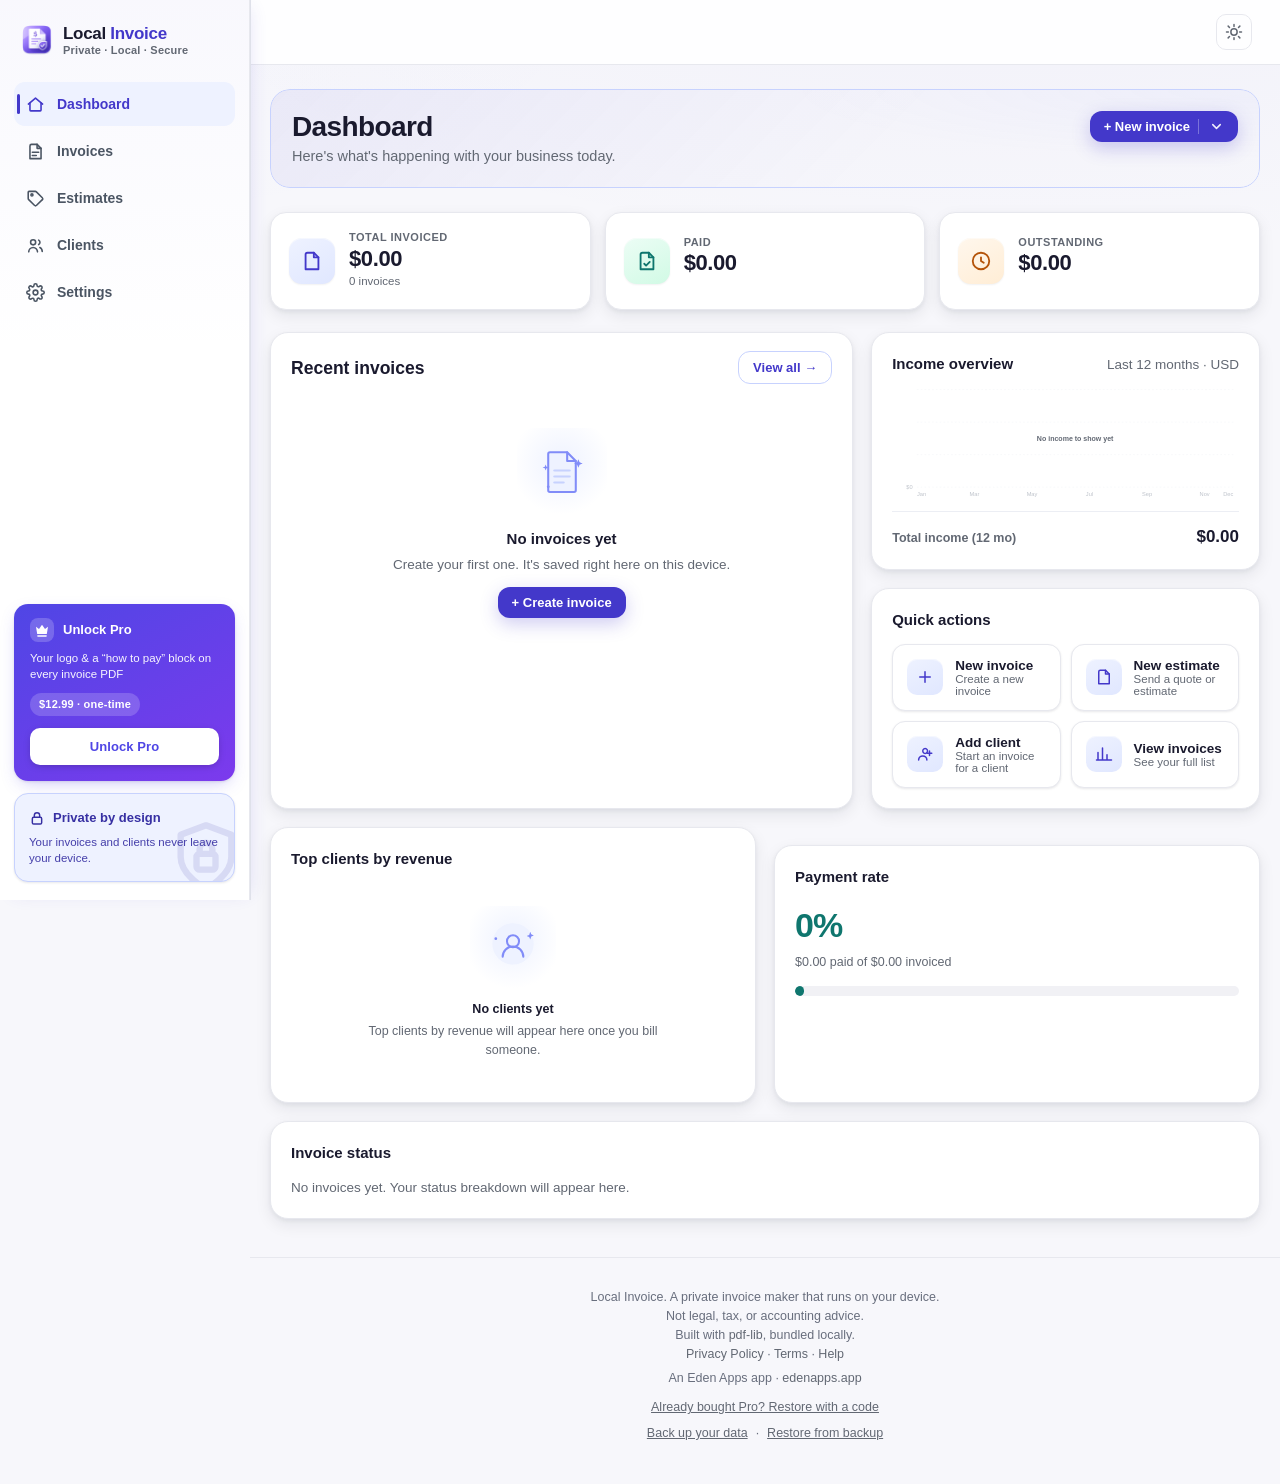
==== commit 396e5255: "One-time purchase wording, restored punctuation and clearer Help and Privacy pages Retires subscript" ====
--- a/index.html
+++ b/index.html
@@ -4,8 +4,8 @@
   <meta charset="UTF-8">
   <meta http-equiv="Content-Security-Policy" content="default-src 'self'; script-src 'self' https://js.stripe.com; style-src 'self' 'unsafe-inline'; img-src 'self' data: blob: https://da08ctfrofx1b.cloudfront.net; font-src 'self'; connect-src 'self' https://api.revenuecat.com https://e.revenue.cat https://js.stripe.com; worker-src 'self' blob:; frame-src https://js.stripe.com; child-src 'self' blob:; object-src 'none'; base-uri 'self'; form-action 'none'">
   <meta name="viewport" content="width=device-width, initial-scale=1.0, viewport-fit=cover">
-  <title>Local Invoice — Private Invoice Maker</title>
-  <meta name="description" content="Create and send professional invoices right on your device. Your clients, line items, and income never leave your device — no uploads, no accounts, no tracking.">
+  <title>Local Invoice: Private Invoice Maker</title>
+  <meta name="description" content="Create and send professional invoices right on your device. Your clients, line items, and income never leave your device. No uploads, no accounts, no cross-app tracking.">
   <link rel="icon" href="assets/favicon.svg" type="image/svg+xml">
   <link rel="icon" type="image/png" sizes="32x32" href="assets/favicon-32.png">
   <link rel="icon" type="image/png" sizes="16x16" href="assets/favicon-16.png">
@@ -18,27 +18,27 @@
   <meta property="og:type" content="website">
   <meta property="og:site_name" content="Local Invoice">
   <meta property="og:url" content="https://localinvoiceapp.com/">
-  <meta property="og:title" content="Local Invoice — Private invoices that never leave your device">
-  <meta property="og:description" content="Create and send professional invoices right on your device. Your clients, line items, and income never leave your device — no uploads, no accounts, no tracking.">
+  <meta property="og:title" content="Local Invoice: Private invoices that never leave your device">
+  <meta property="og:description" content="Create and send professional invoices right on your device. Your clients, line items, and income never leave your device. No uploads, no accounts, no cross-app tracking.">
   <meta property="og:image" content="https://localinvoiceapp.com/assets/og-image.png">
   <meta property="og:image:width" content="1200">
   <meta property="og:image:height" content="630">
-  <meta property="og:image:alt" content="Local Invoice — private, on your device">
+  <meta property="og:image:alt" content="Local Invoice: private, on your device">
   <meta name="twitter:card" content="summary_large_image">
-  <meta name="twitter:title" content="Local Invoice — Private invoices that never leave your device">
-  <meta name="twitter:description" content="Create and send professional invoices right on your device. Your clients, line items, and income never leave your device — no uploads, no accounts, no tracking.">
+  <meta name="twitter:title" content="Local Invoice: Private invoices that never leave your device">
+  <meta name="twitter:description" content="Create and send professional invoices right on your device. Your clients, line items, and income never leave your device. No uploads, no accounts, no cross-app tracking.">
   <meta name="twitter:image" content="https://localinvoiceapp.com/assets/og-image.png">
   <!-- Applies the saved theme before first paint (external file to satisfy the strict CSP). -->
-  <script src="theme-init.js?v=835b9c0298"></script>
-  <link rel="stylesheet" href="styles.css?v=835b9c0298">
-  <script type="application/ld+json">{"@context":"https://schema.org","@type":"SoftwareApplication","name":"Local Invoice","url":"https://localinvoiceapp.com/","description":"Create and send professional invoices right on your device. Your clients, line items, and income never leave your device — no uploads, no accounts, no tracking.","applicationCategory":"FinanceApplication","operatingSystem":"Web, iOS","isAccessibleForFree":true,"browserRequirements":"Requires JavaScript. Runs on your device — no account, no upload.","publisher":{"@type":"Organization","name":"Local Invoice"}}</script>
+  <script src="theme-init.js?v=04b56ae59d"></script>
+  <link rel="stylesheet" href="styles.css?v=04b56ae59d">
+  <script type="application/ld+json">{"@context":"https://schema.org","@type":"SoftwareApplication","name":"Local Invoice","url":"https://localinvoiceapp.com/","description":"Create and send professional invoices right on your device. Your clients, line items, and income never leave your device — no uploads, no accounts, no cross-app tracking.","applicationCategory":"FinanceApplication","operatingSystem":"Web, iOS","isAccessibleForFree":true,"browserRequirements":"Requires JavaScript. Runs on your device — no account, no upload.","publisher":{"@type":"Organization","name":"Local Invoice"}}</script>
 </head>
 <body>
   <a class="skip-link" href="#appMain">Skip to content</a>
   <div class="app-shell">
     <!-- ── Sidebar nav ─────────────────────────────────────────────── -->
     <aside class="sidebar" id="sidebar">
-      <div class="sidebar-brand" id="logo" role="button" tabindex="0" aria-label="Local Invoice — go to dashboard">
+      <div class="sidebar-brand" id="logo" role="button" tabindex="0" aria-label="Local Invoice: go to dashboard">
         <img src="assets/brand-icon-512.png" alt="Local Invoice logo" class="brand-logo" width="30" height="30">
         <div class="sidebar-brand-text">
           <b>Local <span class="wordmark-accent">Invoice</span></b>
@@ -90,7 +90,7 @@
           <svg aria-hidden="true" viewBox="0 0 24 24" fill="none" stroke="currentColor" stroke-width="2.2" stroke-linecap="round" stroke-linejoin="round"><path d="M4 6h16M4 12h16M4 18h16"/></svg>
         </button>
         <div class="topbar-right">
-          <button type="button" id="unlockProTopbar" class="topbar-unlock-pro pro-owned" aria-label="Unlock Local Invoice Pro — $12.99 one-time">
+          <button type="button" id="unlockProTopbar" class="topbar-unlock-pro pro-owned" aria-label="Unlock Local Invoice Pro, $12.99 one-time">
             <svg viewBox="0 0 24 24" fill="currentColor" aria-hidden="true"><path d="M3 7l4.5 3.5L12 4l4.5 6.5L21 7l-1.8 11H4.8L3 7zm2 13h14v1.5a.5.5 0 0 1-.5.5h-13a.5.5 0 0 1-.5-.5V20z"/></svg>
             <span>Unlock Pro</span>
           </button>
@@ -131,7 +131,7 @@
             <div id="invoiceList" class="invoice-list"></div>
             <div id="emptyState" class="empty hidden">
               <p>No invoices yet.</p>
-              <p class="muted">Create your first one — it's saved right here on this device.</p>
+              <p class="muted">Create your first one. It's saved right here on this device.</p>
             </div>
           </div>
         </div>
@@ -143,7 +143,7 @@
         <div id="editor" class="editor hidden"></div>
 
         <footer>
-          Local Invoice — a private invoice maker that runs on your device.<br>
+          Local Invoice. A private invoice maker that runs on your device.<br>
           Not legal, tax, or accounting advice.<br>
           Built with <a href="https://pdf-lib.js.org" target="_blank" rel="noopener">pdf-lib</a>, bundled locally.<br>
           <a href="privacy.html">Privacy Policy</a> · <a href="https://edenapps.app/terms.html" target="_blank" rel="noopener">Terms</a> · <a href="support.html">Help</a><br>
@@ -163,7 +163,7 @@
   </div>
 
   <!-- pdf-lib is lazy-loaded on first PDF export (see ensurePdfLib in app.js) -->
-  <script src="billing.js?v=835b9c0298"></script>
-  <script src="app.js?v=835b9c0298"></script>
+  <script src="billing.js?v=04b56ae59d"></script>
+  <script src="app.js?v=04b56ae59d"></script>
 </body>
 </html>
